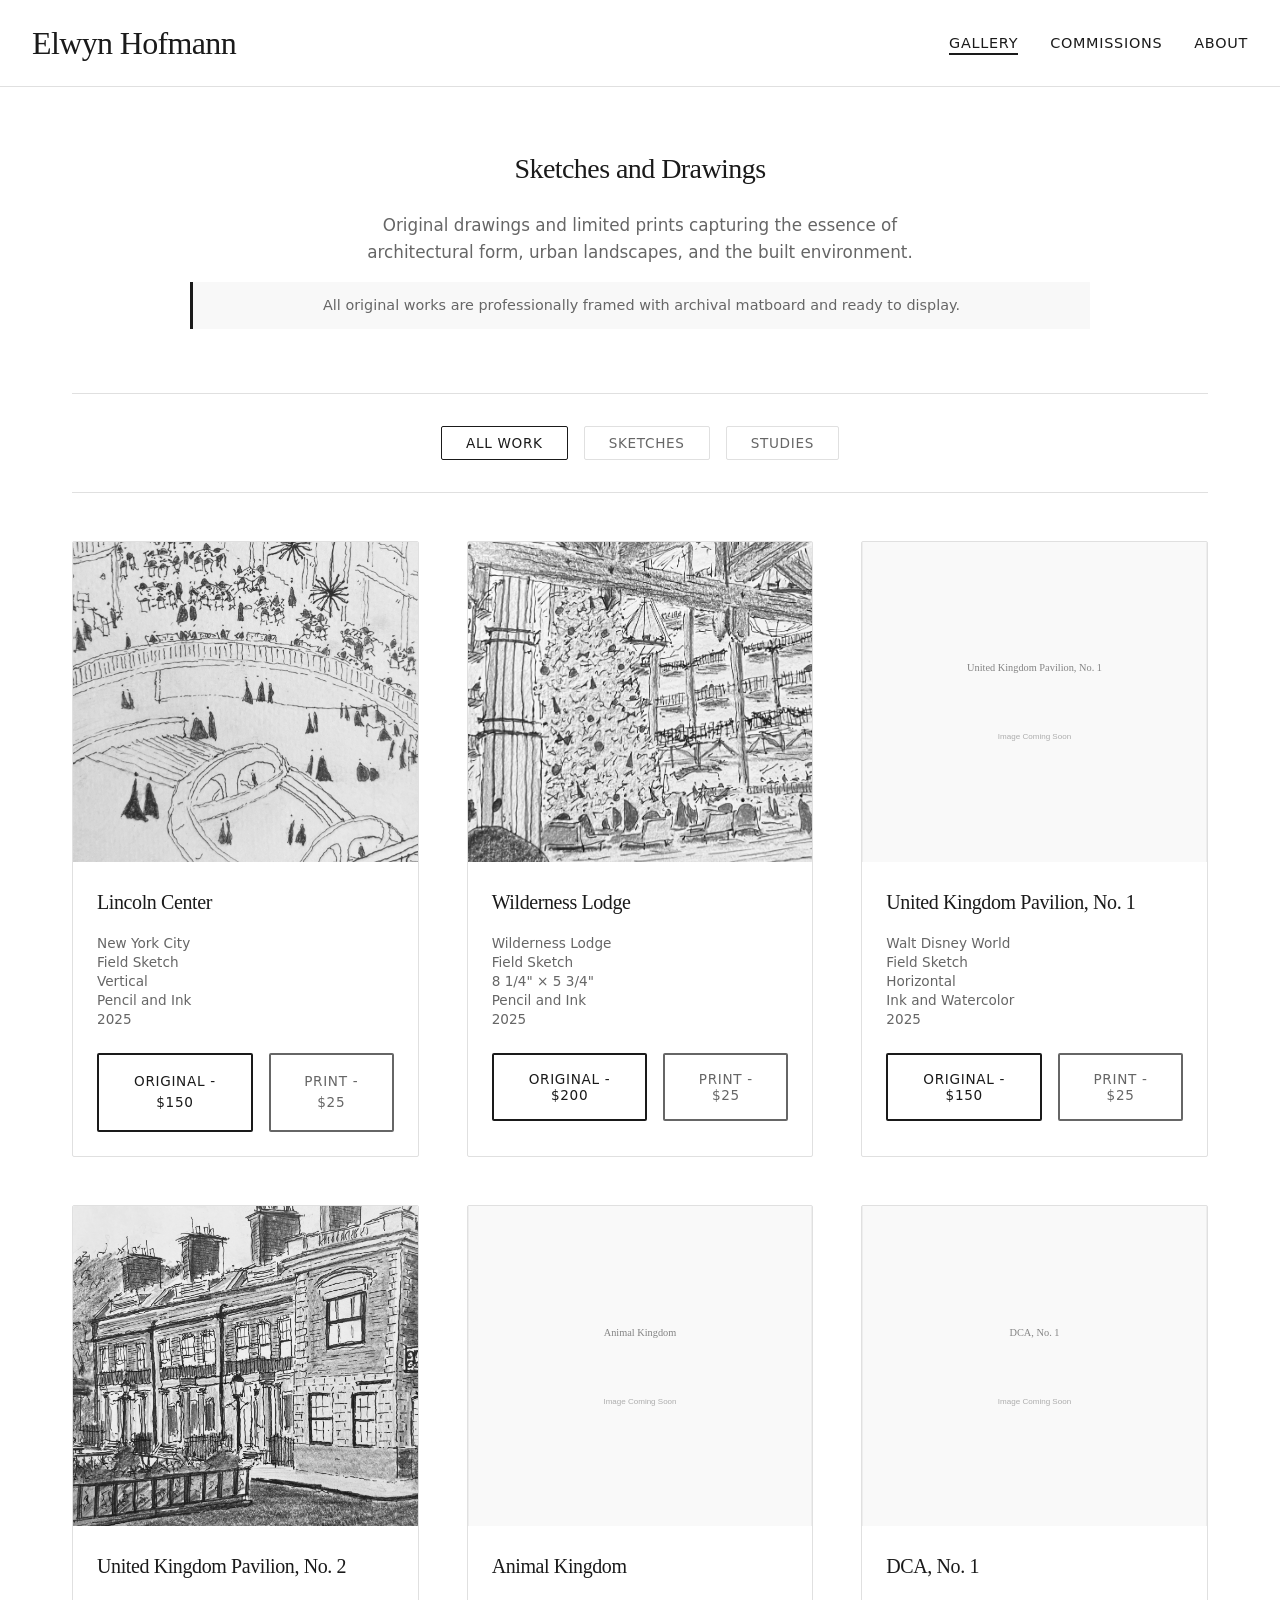
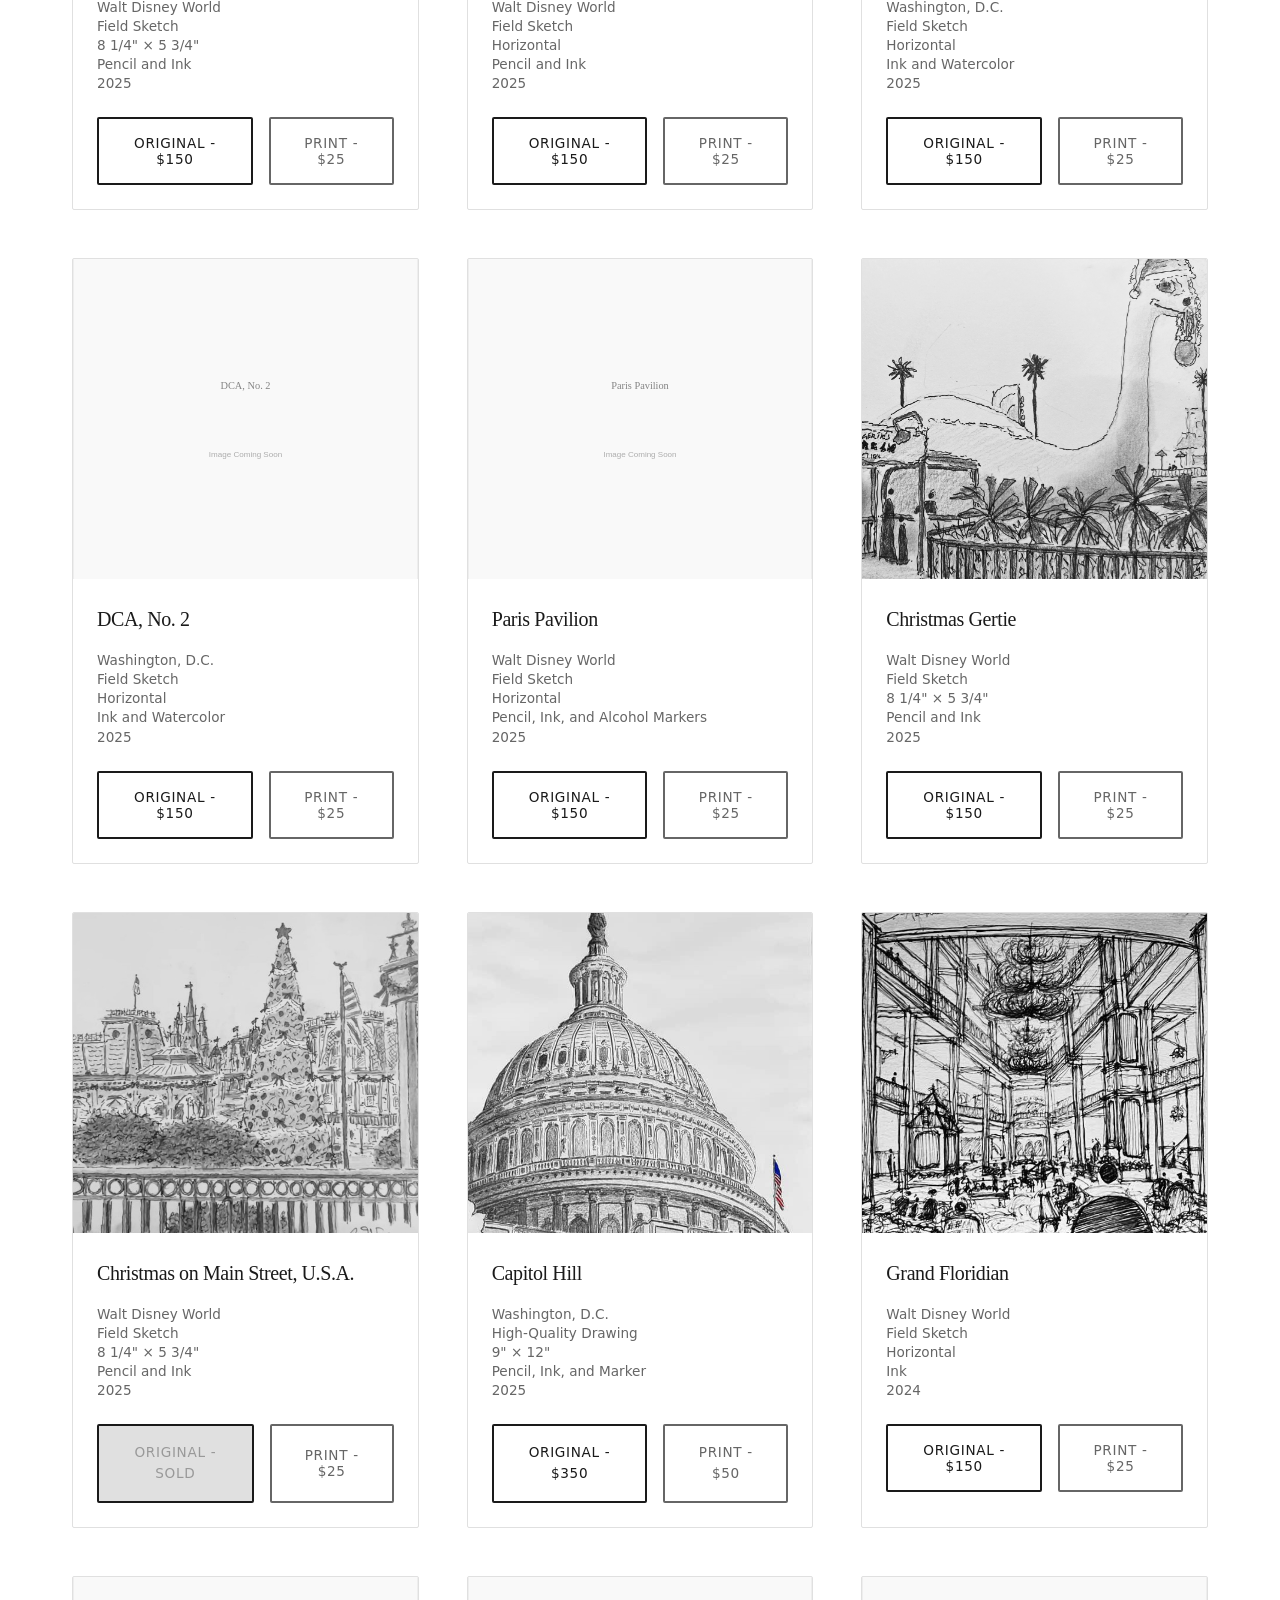
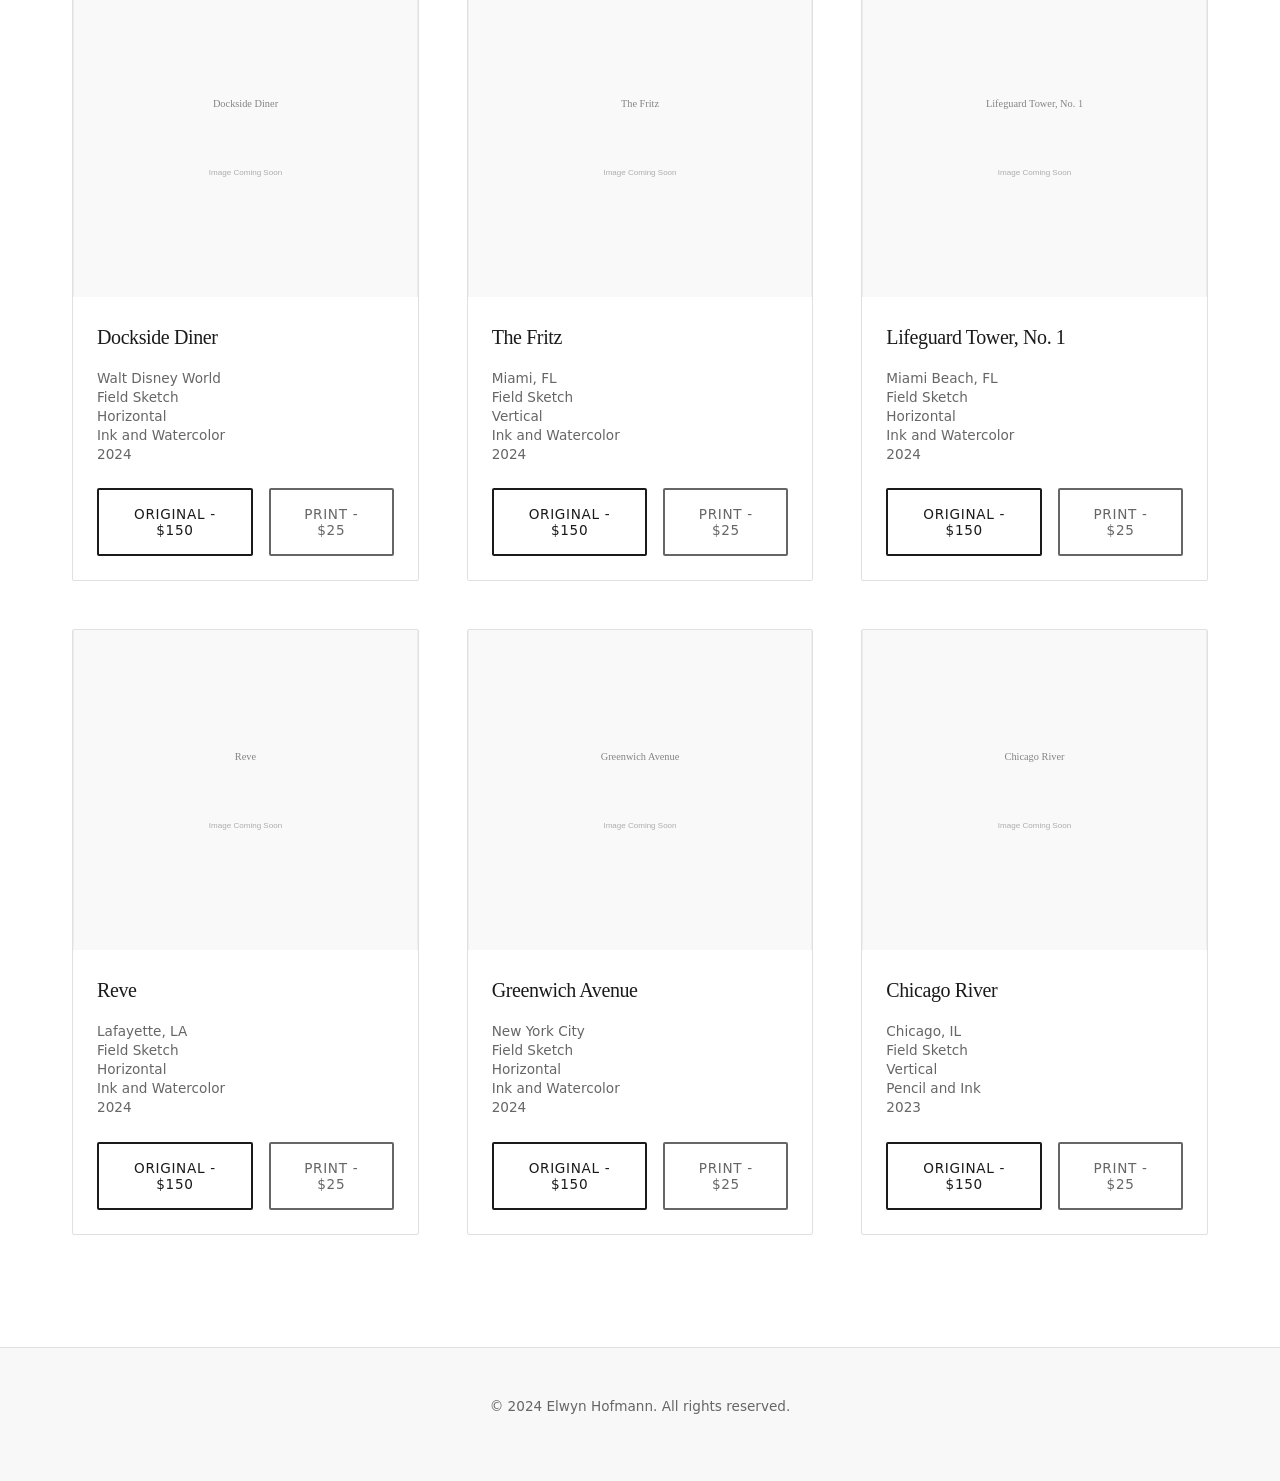
==== index.html @ 96803fd9 "Update index.html" ====
<!DOCTYPE html>
<html lang="en">
<head>
    <meta charset="UTF-8">
    <meta name="viewport" content="width=device-width, initial-scale=1.0">
    <title>Elwyn Hofmann - Architectural Art & Sketches</title>
    <meta name="description" content="Original architectural sketches and detailed drawings. Field sketches, commissioned work, and limited prints.">
    <link rel="stylesheet" href="css/style.css">
</head>
<body>
    <header>
        <nav>
            <div class="nav-container">
                <div class="logo">
                    <h1><a href="index.html">Elwyn Hofmann</a></h1>
                </div>
                <ul class="nav-menu">
                    <li><a href="index.html" class="active">Gallery</a></li>
                    <li><a href="commissions.html">Commissions</a></li>
                    <li><a href="about.html">About</a></li>
                </ul>
            </div>
        </nav>
    </header>

    <main>
        <section class="hero">
            <h2>Sketches and Drawings</h2>
            <p>Original drawings and limited prints capturing the essence of architectural form, urban landscapes, and the built environment.</p>
            <p style="margin-top: 1rem; padding: 0.75rem 1.5rem; background: #f8f8f8; border-left: 3px solid #1a1a1a; font-size: 0.9rem; max-width: 900px; margin-left: auto; margin-right: auto;">
                All original works are professionally framed with archival matboard and ready to display.
            </p>
        </section>

        <section class="gallery-filters">
            <div class="filter-controls">
                <button class="filter-btn active" data-filter="all">All Work</button>
                <button class="filter-btn" data-filter="sketches">Sketches</button>
                <button class="filter-btn" data-filter="studies">Studies</button>
            </div>
        </section>

        <section class="gallery">
            <div class="artwork-grid">
                <!-- 2025 ARTWORK -->
                
                <!-- Lincoln Center - UPDATED WITH TEST PAYMENT LINK -->
                <div class="artwork-item" data-category="sketches">
                    <div class="image-container">
                        <img src="images/artwork/thumbs/lincoln-center-thumb.jpg" 
                             alt="Lincoln Center architectural sketch from New York City" 
                             loading="lazy" 
                             data-title="Lincoln Center" 
                             data-info="New York City • Field Sketch • Vertical • Pencil and Ink • 2025"
                             data-full-image="images/artwork/full/lincoln-center-full.jpg">
                    </div>
                    <div class="artwork-details">
                        <div class="artwork-header">
                            <h3>Lincoln Center</h3>
                        </div>
                        <p class="artwork-info">New York City<br>Field Sketch<br>Vertical<br>Pencil and Ink<br>2025</p>
                        <div class="pricing">
                            <a href="https://buy.stripe.com/28EdR83Q19391OqaOWaAw00" class="btn-primary">
                                Original - $150
                            </a>
                            <a href="https://buy.stripe.com/9B64gy1HT4MTdx84qyaAw01" class="btn-secondary">
                                Print - $25
                            </a>
                        </div>
                    </div>
                </div>

                <!-- Wilderness Lodge -->
                <div class="artwork-item" data-category="sketches">
                    <div class="image-container">
                        <img src="images/artwork/thumbs/wilderness-lodge-thumb.jpg" 
                             alt="Wilderness Lodge sketch of lobby during Christmas" 
                             loading="lazy" 
                             data-title="Wilderness Lodge" 
                             data-info="Wilderness Lodge • Field Sketch • Horizontal • Pencil and Ink • 2025"
                             data-full-image="images/artwork/full/wilderness-lodge-full.jpg">
                    </div>
                    <div class="artwork-details">
                        <div class="artwork-header">
                            <h3>Wilderness Lodge</h3>
                        </div>
                        <p class="artwork-info">Wilderness Lodge<br>Field Sketch<br>8 1/4" × 5 3/4"<br>Pencil and Ink<br>2025</p>
                        <div class="pricing">
                            <button class="btn-primary" data-price-id="price_wilderness_lodge_original" data-amount="20000">
                                Original - $200
                            </button>
                            <button class="btn-secondary" data-price-id="price_wilderness_lodge_print" data-amount="2500">
                                Print - $25
                            </button>
                        </div>
                    </div>
                </div>
                
                <!-- United Kingdom Pavilion, No. 1 -->
                <div class="artwork-item" data-category="sketches">
                    <div class="image-container">
                        <img src="images/artwork/thumbs/uk-pavilion-1-thumb.jpg" 
                             alt="United Kingdom Pavilion sketch No. 1 from Walt Disney World" 
                             loading="lazy" 
                             data-title="United Kingdom Pavilion, No. 1" 
                             data-info="Walt Disney World • Field Sketch • Horizontal • Ink and Watercolor • 2025"
                             data-full-image="images/artwork/full/uk-pavilion-1-full.jpg">
                    </div>
                    <div class="artwork-details">
                        <div class="artwork-header">
                            <h3>United Kingdom Pavilion, No. 1</h3>
                        </div>
                        <p class="artwork-info">Walt Disney World<br>Field Sketch<br>Horizontal<br>Ink and Watercolor<br>2025</p>
                        <div class="pricing">
                            <button class="btn-primary" data-price-id="price_uk1_original" data-amount="15000">
                                Original - $150
                            </button>
                            <button class="btn-secondary" data-price-id="price_uk1_print" data-amount="2500">
                                Print - $25
                            </button>
                        </div>
                    </div>
                </div>

                <!-- United Kingdom Pavilion, No. 2 -->
                <div class="artwork-item" data-category="sketches">
                    <div class="image-container">
                        <img src="images/artwork/thumbs/uk-pavilion-2-thumb.jpg" 
                             alt="United Kingdom Pavilion sketch No. 2 from Walt Disney World" 
                             loading="lazy" 
                             data-title="United Kingdom Pavilion, No. 2" 
                             data-info="Walt Disney World • Field Sketch • Horizontal • Pencil and Ink • 2025"
                             data-full-image="images/artwork/full/uk-pavilion-2-full.jpg">
                    </div>
                    <div class="artwork-details">
                        <div class="artwork-header">
                            <h3>United Kingdom Pavilion, No. 2</h3>
                        </div>
                        <p class="artwork-info">Walt Disney World<br>Field Sketch<br>8 1/4" × 5 3/4"<br>Pencil and Ink<br>2025</p>
                        <div class="pricing">
                            <button class="btn-primary" data-price-id="price_uk2_original" data-amount="15000">
                                Original - $150
                            </button>
                            <button class="btn-secondary" data-price-id="price_uk2_print" data-amount="2500">
                                Print - $25
                            </button>
                        </div>
                    </div>
                </div>

                <!-- Animal Kingdom -->
                <div class="artwork-item" data-category="sketches">
                    <div class="image-container">
                        <img src="images/artwork/thumbs/animal-kingdom-thumb.jpg" 
                             alt="Animal Kingdom sketch from Walt Disney World" 
                             loading="lazy" 
                             data-title="Animal Kingdom" 
                             data-info="Walt Disney World • Field Sketch • Horizontal • Pencil and Ink • 2025"
                             data-full-image="images/artwork/full/animal-kingdom-full.jpg">
                    </div>
                    <div class="artwork-details">
                        <div class="artwork-header">
                            <h3>Animal Kingdom</h3>
                        </div>
                        <p class="artwork-info">Walt Disney World<br>Field Sketch<br>Horizontal<br>Pencil and Ink<br>2025</p>
                        <div class="pricing">
                            <button class="btn-primary" data-price-id="price_animal_kingdom_original" data-amount="15000">
                                Original - $150
                            </button>
                            <button class="btn-secondary" data-price-id="price_animal_kingdom_print" data-amount="2500">
                                Print - $25
                            </button>
                        </div>
                    </div>
                </div>

                <!-- DCA, No. 1 -->
                <div class="artwork-item" data-category="sketches">
                    <div class="image-container">
                        <img src="images/artwork/thumbs/dca-1-thumb.jpg" 
                             alt="DCA No. 1 sketch from Washington, D.C." 
                             loading="lazy" 
                             data-title="DCA, No. 1" 
                             data-info="Washington, D.C. • Field Sketch • Horizontal • Ink and Watercolor • 2025"
                             data-full-image="images/artwork/full/dca-1-full.jpg">
                    </div>
                    <div class="artwork-details">
                        <div class="artwork-header">
                            <h3>DCA, No. 1</h3>
                        </div>
                        <p class="artwork-info">Washington, D.C.<br>Field Sketch<br>Horizontal<br>Ink and Watercolor<br>2025</p>
                        <div class="pricing">
                            <button class="btn-primary" data-price-id="price_dca1_original" data-amount="15000">
                                Original - $150
                            </button>
                            <button class="btn-secondary" data-price-id="price_dca1_print" data-amount="2500">
                                Print - $25
                            </button>
                        </div>
                    </div>
                </div>

                <!-- DCA, No. 2 -->
                <div class="artwork-item" data-category="sketches">
                    <div class="image-container">
                        <img src="images/artwork/thumbs/dca-2-thumb.jpg" 
                             alt="DCA No. 2 sketch from Washington, D.C." 
                             loading="lazy" 
                             data-title="DCA, No. 2" 
                             data-info="Washington, D.C. • Field Sketch • Horizontal • Ink and Watercolor • 2025"
                             data-full-image="images/artwork/full/dca-2-full.jpg">
                    </div>
                    <div class="artwork-details">
                        <div class="artwork-header">
                            <h3>DCA, No. 2</h3>
                        </div>
                        <p class="artwork-info">Washington, D.C.<br>Field Sketch<br>Horizontal<br>Ink and Watercolor<br>2025</p>
                        <div class="pricing">
                            <button class="btn-primary" data-price-id="price_dca2_original" data-amount="15000">
                                Original - $150
                            </button>
                            <button class="btn-secondary" data-price-id="price_dca2_print" data-amount="2500">
                                Print - $25
                            </button>
                        </div>
                    </div>
                </div>

                <!-- Paris Pavilion -->
                <div class="artwork-item" data-category="sketches">
                    <div class="image-container">
                        <img src="images/artwork/thumbs/paris-pavilion-thumb.jpg" 
                             alt="Paris Pavilion sketch from Walt Disney World" 
                             loading="lazy" 
                             data-title="Paris Pavilion" 
                             data-info="Walt Disney World • Field Sketch • Horizontal • Pencil, Ink, and Alcohol Markers • 2025"
                             data-full-image="images/artwork/full/paris-pavilion-full.jpg">
                    </div>
                    <div class="artwork-details">
                        <div class="artwork-header">
                            <h3>Paris Pavilion</h3>
                        </div>
                        <p class="artwork-info">Walt Disney World<br>Field Sketch<br>Horizontal<br>Pencil, Ink, and Alcohol Markers<br>2025</p>
                        <div class="pricing">
                            <button class="btn-primary" data-price-id="price_paris_original" data-amount="15000">
                                Original - $150
                            </button>
                            <button class="btn-secondary" data-price-id="price_paris_print" data-amount="2500">
                                Print - $25
                            </button>
                        </div>
                    </div>
                </div>

                <!-- Christmas Gertie -->
                <div class="artwork-item" data-category="sketches">
                    <div class="image-container">
                        <img src="images/artwork/thumbs/christmas-gertie-thumb.jpg" 
                             alt="Christmas Gertie sketch from Walt Disney World" 
                             loading="lazy" 
                             data-title="Christmas Gertie" 
                             data-info="Walt Disney World • Field Sketch • Horizontal • Pencil and Ink • 2025"
                             data-full-image="images/artwork/full/christmas-gertie-full.jpg">
                    </div>
                    <div class="artwork-details">
                        <div class="artwork-header">
                            <h3>Christmas Gertie</h3>
                        </div>
                        <p class="artwork-info">Walt Disney World<br>Field Sketch<br>8 1/4" × 5 3/4"<br>Pencil and Ink<br>2025</p>
                        <div class="pricing">
                            <button class="btn-primary" data-price-id="price_christmas_gertie_original" data-amount="15000">
                                Original - $150
                            </button>
                            <button class="btn-secondary" data-price-id="price_christmas_gertie_print" data-amount="2500">
                                Print - $25
                            </button>
                        </div>
                    </div>
                </div>

                <!-- Christmas on Main Street, U.S.A. -->
                <div class="artwork-item" data-category="sketches">
                    <div class="image-container">
                        <img src="images/artwork/thumbs/christmas-main-street-thumb.jpg" 
                             alt="Christmas on Main Street, U.S.A. sketch from Walt Disney World" 
                             loading="lazy" 
                             data-title="Christmas on Main Street, U.S.A." 
                             data-info="Walt Disney World • Field Sketch • Horizontal • Pencil and Ink • 2025"
                             data-full-image="images/artwork/full/christmas-main-street-full.jpg">
                    </div>
                    <div class="artwork-details">
                        <div class="artwork-header">
                            <h3>Christmas on Main Street, U.S.A.</h3>
                        </div>
                        <p class="artwork-info">Walt Disney World<br>Field Sketch<br>8 1/4" × 5 3/4"<br>Pencil and Ink<br>2025</p>
                        <div class="pricing">
                            <div class="btn-primary" style="background: #e0e0e0; color: #999; cursor: not-allowed; pointer-events: none;">
                                Original - SOLD
                            </div>
                            <button class="btn-secondary" data-price-id="price_christmas_main_print" data-amount="2500">
                                Print - $25
                            </button>
                        </div>
                    </div>
                </div>

                <!-- Capitol Hill (High-Quality Drawing) -->
                <div class="artwork-item" data-category="studies">
                    <div class="image-container">
                        <img src="images/artwork/thumbs/capitol-hill-study-thumb.jpg" 
                             alt="Capitol Hill high-quality drawing from Washington, D.C." 
                             loading="lazy" 
                             data-title="Capitol Hill" 
                             data-info="Washington, D.C. • High-Quality Drawing • 9&quot; × 12&quot; • Pencil, Ink, and Marker • 2025"
                             data-full-image="images/artwork/full/capitol-hill-study-full.jpg">
                    </div>
                    <div class="artwork-details">
                        <div class="artwork-header">
                            <h3>Capitol Hill</h3>
                        </div>
                        <p class="artwork-info">Washington, D.C.<br>High-Quality Drawing<br>9" × 12"<br>Pencil, Ink, and Marker<br>2025</p>
                        <div class="pricing">
                            <a href="https://buy.stripe.com/6oU8wOeuF6V164G5uCaAw02" class="btn-primary">
                                Original - $350
                            </a>
                            <a href="https://buy.stripe.com/4gM00ibitfrx50CaOWaAw03" class="btn-secondary">
                                Print - $50
                            </a>
                        </div>
                    </div>
                </div>

                <!-- 2024 ARTWORK -->
                
                <!-- Grand Floridian -->
                <div class="artwork-item" data-category="sketches">
                    <div class="image-container">
                        <img src="images/artwork/thumbs/grand-floridian-thumb.jpg" 
                             alt="Grand Floridian sketch from Walt Disney World" 
                             loading="lazy" 
                             data-title="Grand Floridian" 
                             data-info="Walt Disney World • Field Sketch • Horizontal • Ink • 2024"
                             data-full-image="images/artwork/full/grand-floridian-full.jpg">
                    </div>
                    <div class="artwork-details">
                        <div class="artwork-header">
                            <h3>Grand Floridian</h3>
                        </div>
                        <p class="artwork-info">Walt Disney World<br>Field Sketch<br>Horizontal<br>Ink<br>2024</p>
                        <div class="pricing">
                            <button class="btn-primary" data-price-id="price_grand_floridian_original" data-amount="15000">
                                Original - $150
                            </button>
                            <button class="btn-secondary" data-price-id="price_grand_floridian_print" data-amount="2500">
                                Print - $25
                            </button>
                        </div>
                    </div>
                </div>

                <!-- Dockside Diner -->
                <div class="artwork-item" data-category="sketches">
                    <div class="image-container">
                        <img src="images/artwork/thumbs/dockside-diner-thumb.jpg" 
                             alt="Dockside Diner sketch from Walt Disney World" 
                             loading="lazy" 
                             data-title="Dockside Diner" 
                             data-info="Walt Disney World • Field Sketch • Horizontal • Ink and Watercolor • 2024"
                             data-full-image="images/artwork/full/dockside-diner-full.jpg">
                    </div>
                    <div class="artwork-details">
                        <div class="artwork-header">
                            <h3>Dockside Diner</h3>
                        </div>
                        <p class="artwork-info">Walt Disney World<br>Field Sketch<br>Horizontal<br>Ink and Watercolor<br>2024</p>
                        <div class="pricing">
                            <button class="btn-primary" data-price-id="price_dockside_original" data-amount="15000">
                                Original - $150
                            </button>
                            <button class="btn-secondary" data-price-id="price_dockside_print" data-amount="2500">
                                Print - $25
                            </button>
                        </div>
                    </div>
                </div>

                <!-- The Fritz -->
                <div class="artwork-item" data-category="sketches">
                    <div class="image-container">
                        <img src="images/artwork/thumbs/the-fritz-thumb.jpg" 
                             alt="The Fritz building sketch from Miami, Florida" 
                             loading="lazy" 
                             data-title="The Fritz" 
                             data-info="Miami, FL • Field Sketch • Vertical • Ink and Watercolor • 2024"
                             data-full-image="images/artwork/full/the-fritz-full.jpg">
                    </div>
                    <div class="artwork-details">
                        <div class="artwork-header">
                            <h3>The Fritz</h3>
                        </div>
                        <p class="artwork-info">Miami, FL<br>Field Sketch<br>Vertical<br>Ink and Watercolor<br>2024</p>
                        <div class="pricing">
                            <button class="btn-primary" data-price-id="price_fritz_original" data-amount="15000">
                                Original - $150
                            </button>
                            <button class="btn-secondary" data-price-id="price_fritz_print" data-amount="2500">
                                Print - $25
                            </button>
                        </div>
                    </div>
                </div>

                <!-- Lifeguard Tower, No. 1 -->
                <div class="artwork-item" data-category="sketches">
                    <div class="image-container">
                        <img src="images/artwork/thumbs/lifeguard-tower-1-thumb.jpg" 
                             alt="Lifeguard Tower No. 1 sketch from Miami Beach, Florida" 
                             loading="lazy" 
                             data-title="Lifeguard Tower, No. 1" 
                             data-info="Miami Beach, FL • Field Sketch • Horizontal • Ink and Watercolor • 2024"
                             data-full-image="images/artwork/full/lifeguard-tower-1-full.jpg">
                    </div>
                    <div class="artwork-details">
                        <div class="artwork-header">
                            <h3>Lifeguard Tower, No. 1</h3>
                        </div>
                        <p class="artwork-info">Miami Beach, FL<br>Field Sketch<br>Horizontal<br>Ink and Watercolor<br>2024</p>
                        <div class="pricing">
                            <button class="btn-primary" data-price-id="price_lifeguard_original" data-amount="15000">
                                Original - $150
                            </button>
                            <button class="btn-secondary" data-price-id="price_lifeguard_print" data-amount="2500">
                                Print - $25
                            </button>
                        </div>
                    </div>
                </div>

                <!-- Reve -->
                <div class="artwork-item" data-category="sketches">
                    <div class="image-container">
                        <img src="images/artwork/thumbs/reve-thumb.jpg" 
                             alt="Reve cafe sketch from Lafayette, Louisiana" 
                             loading="lazy" 
                             data-title="Reve" 
                             data-info="Lafayette, LA • Field Sketch • Horizontal • Ink and Watercolor • 2024"
                             data-full-image="images/artwork/full/reve-full.jpg">
                    </div>
                    <div class="artwork-details">
                        <div class="artwork-header">
                            <h3>Reve</h3>
                        </div>
                        <p class="artwork-info">Lafayette, LA<br>Field Sketch<br>Horizontal<br>Ink and Watercolor<br>2024</p>
                        <div class="pricing">
                            <button class="btn-primary" data-price-id="price_reve_original" data-amount="15000">
                                Original - $150
                            </button>
                            <button class="btn-secondary" data-price-id="price_reve_print" data-amount="2500">
                                Print - $25
                            </button>
                        </div>
                    </div>
                </div>

                <!-- Greenwich Avenue -->
                <div class="artwork-item" data-category="sketches">
                    <div class="image-container">
                        <img src="images/artwork/thumbs/greenwich-avenue-thumb.jpg" 
                             alt="Greenwich Avenue street scene sketch from New York City" 
                             loading="lazy" 
                             data-title="Greenwich Avenue" 
                             data-info="New York City • Field Sketch • Horizontal • Ink and Watercolor • 2024"
                             data-full-image="images/artwork/full/greenwich-avenue-full.jpg">
                    </div>
                    <div class="artwork-details">
                        <div class="artwork-header">
                            <h3>Greenwich Avenue</h3>
                        </div>
                        <p class="artwork-info">New York City<br>Field Sketch<br>Horizontal<br>Ink and Watercolor<br>2024</p>
                        <div class="pricing">
                            <button class="btn-primary" data-price-id="price_greenwich_original" data-amount="15000">
                                Original - $150
                            </button>
                            <button class="btn-secondary" data-price-id="price_greenwich_print" data-amount="2500">
                                Print - $25
                            </button>
                        </div>
                    </div>
                </div>

                <!-- 2023 ARTWORK -->
                
                <!-- Chicago River -->
                <div class="artwork-item" data-category="sketches">
                    <div class="image-container">
                        <img src="images/artwork/thumbs/chicago-river-thumb.jpg" 
                             alt="Chicago River architectural sketch from Illinois" 
                             loading="lazy" 
                             data-title="Chicago River" 
                             data-info="Chicago, IL • Field Sketch • Vertical • Pencil and Ink • 2023"
                             data-full-image="images/artwork/full/chicago-river-full.jpg">
                    </div>
                    <div class="artwork-details">
                        <div class="artwork-header">
                            <h3>Chicago River</h3>
                        </div>
                        <p class="artwork-info">Chicago, IL<br>Field Sketch<br>Vertical<br>Pencil and Ink<br>2023</p>
                        <div class="pricing">
                            <button class="btn-primary" data-price-id="price_chicago_original" data-amount="15000">
                                Original - $150
                            </button>
                            <button class="btn-secondary" data-price-id="price_chicago_print" data-amount="2500">
                                Print - $25
                            </button>
                        </div>
                    </div>
                </div>
            </div>
        </section>
    </main>

    <footer>
        <p>&copy; 2024 Elwyn Hofmann. All rights reserved.</p>
    </footer>

    <!-- Lightbox Modal -->
    <div id="lightbox" class="lightbox">
        <span class="lightbox-close">&times;</span>
        <img class="lightbox-content" id="lightbox-image">
        <div class="lightbox-info" id="lightbox-info"></div>
    </div>

    <script src="js/main.js"></script>
</body>
</html>
---- css/style.css ----
/* Reset and Base Styles */
* {
    margin: 0;
    padding: 0;
    box-sizing: border-box;
}

:root {
    --primary-black: #1a1a1a;
    --soft-black: #2a2a2a;
    --medium-gray: #666;
    --light-gray: #f8f8f8;
    --border-gray: #e0e0e0;
    --accent-hover: #333;
    
    --font-primary: -apple-system, BlinkMacSystemFont, 'Segoe UI', system-ui, sans-serif;
    --font-serif: Georgia, 'Times New Roman', serif;
    
    --spacing-xs: 0.5rem;
    --spacing-sm: 1rem;
    --spacing-md: 1.5rem;
    --spacing-lg: 2rem;
    --spacing-xl: 3rem;
    --spacing-xxl: 4rem;
    
    --border-radius: 2px;
    --transition: all 0.2s ease;
    --shadow: 0 4px 20px rgba(0,0,0,0.1);
    --shadow-hover: 0 8px 30px rgba(0,0,0,0.15);
}

body {
    font-family: var(--font-primary);
    line-height: 1.6;
    color: var(--primary-black);
    background: white;
}

/* Typography */
h1, h2, h3, h4 {
    font-family: var(--font-serif);
    font-weight: normal;
    letter-spacing: -0.02em;
}

h1 { font-size: 1.75rem; line-height: 1.2; }
h2 { font-size: 1.5rem; margin-bottom: var(--spacing-md); line-height: 1.3; }
h3 { font-size: 1.25rem; margin-bottom: var(--spacing-sm); }
h4 { font-size: 1.1rem; margin-bottom: var(--spacing-xs); }

p {
    margin-bottom: var(--spacing-sm);
}

.intro {
    font-size: 1.1rem;
    color: var(--medium-gray);
    font-weight: 400;
}

/* Navigation */
.nav-container {
    display: flex;
    justify-content: space-between;
    align-items: center;
    padding: var(--spacing-sm) var(--spacing-md);
    border-bottom: 1px solid var(--border-gray);
    background: white;
}

.logo a {
    text-decoration: none;
    color: var(--primary-black);
}

.nav-menu {
    display: flex;
    list-style: none;
    gap: var(--spacing-lg);
}

.nav-menu a {
    text-decoration: none;
    color: var(--primary-black);
    font-size: 0.9rem;
    text-transform: uppercase;
    letter-spacing: 0.05em;
    transition: var(--transition);
    border-bottom: 2px solid transparent;
    padding-bottom: 2px;
}

.nav-menu a:hover,
.nav-menu a.active {
    border-bottom-color: var(--primary-black);
}

/* Layout */
main {
    max-width: 1200px;
    margin: 0 auto;
    padding: 0 var(--spacing-md);
}

/* Hero Sections */
.hero, .page-hero {
    text-align: center;
    padding: var(--spacing-xxl) 0;
    border-bottom: 1px solid var(--border-gray);
}

.hero p, .page-hero p {
    color: var(--medium-gray);
    max-width: 600px;
    margin: var(--spacing-md) auto 0;
    font-size: 1.05rem;
}

/* Gallery Filters */
.gallery-filters {
    padding: var(--spacing-lg) 0;
    border-bottom: 1px solid var(--border-gray);
}

.filter-controls {
    display: flex;
    justify-content: center;
    gap: var(--spacing-sm);
    flex-wrap: wrap;
}

.filter-btn {
    padding: var(--spacing-xs) var(--spacing-md);
    border: 1px solid var(--border-gray);
    background: white;
    color: var(--medium-gray);
    font-size: 0.85rem;
    text-transform: uppercase;
    letter-spacing: 0.05em;
    cursor: pointer;
    transition: var(--transition);
    font-family: inherit;
    border-radius: var(--border-radius);
}

.filter-btn:hover,
.filter-btn.active {
    border-color: var(--primary-black);
    color: var(--primary-black);
}

/* Gallery */
.gallery {
    padding: var(--spacing-xl) 0;
}

.artwork-grid {
    display: grid;
    grid-template-columns: 1fr;
    gap: var(--spacing-xl);
}

.artwork-item {
    border: 1px solid var(--border-gray);
    border-radius: var(--border-radius);
    overflow: hidden;
    transition: var(--transition), opacity 0.3s ease, transform 0.3s ease;
    background: white;
    opacity: 1;
    transform: scale(1);
}

.artwork-item:hover {
    box-shadow: var(--shadow-hover);
    transform: translateY(-2px);
}

.artwork-item.hidden {
    display: none;
}

/* Consistent image size for all artwork */
.artwork-item img {
    width: 100%;
    height: 300px; /* Consistent height for all cards */
    object-fit: cover;
    display: block;
    cursor: pointer;
    transition: var(--transition);
    position: relative;
}

.artwork-item .image-container {
    position: relative;
    overflow: hidden;
}

.artwork-item .image-container:hover img {
    transform: scale(1.05);
}

.artwork-item .image-container::after {
    content: "🔍";
    position: absolute;
    top: 50%;
    left: 50%;
    transform: translate(-50%, -50%);
    background: rgba(0, 0, 0, 0.7);
    color: white;
    width: 40px;
    height: 40px;
    border-radius: 50%;
    display: flex;
    align-items: center;
    justify-content: center;
    font-size: 16px;
    opacity: 0;
    transition: opacity 0.3s ease;
    pointer-events: none;
}

.artwork-item .image-container:hover::after {
    opacity: 1;
}

.artwork-details {
    padding: var(--spacing-md);
}

.artwork-header {
    display: flex;
    justify-content: space-between;
    align-items: flex-start;
    margin-bottom: var(--spacing-sm);
}

.artwork-header h3 {
    margin: 0;
    flex: 1;
}

.artwork-info {
    color: var(--medium-gray);
    font-size: 0.85rem;
    line-height: 1.4;
    margin-bottom: var(--spacing-md);
}

/* Lightbox Modal */
.lightbox {
    display: none;
    position: fixed;
    z-index: 1000;
    left: 0;
    top: 0;
    width: 100%;
    height: 100%;
    background-color: rgba(0, 0, 0, 0.9);
    cursor: pointer;
}

.lightbox-content {
    position: relative;
    margin: auto;
    display: block;
    width: 90%;
    max-width: 900px;
    max-height: 90%;
    object-fit: contain;
    top: 50%;
    transform: translateY(-50%);
}

.lightbox-close {
    position: absolute;
    top: 20px;
    right: 35px;
    color: white;
    font-size: 40px;
    font-weight: bold;
    cursor: pointer;
    z-index: 1001;
}

.lightbox-close:hover {
    color: #ccc;
}

.lightbox-info {
    position: absolute;
    bottom: 20px;
    left: 20px;
    color: white;
    background: rgba(0, 0, 0, 0.7);
    padding: var(--spacing-sm) var(--spacing-md);
    border-radius: var(--border-radius);
    font-size: 0.9rem;
}

/* Mobile lightbox adjustments */
@media (max-width: 768px) {
    .lightbox-content {
        width: 95%;
        max-height: 80%;
    }
    
    .lightbox-close {
        top: 10px;
        right: 20px;
        font-size: 30px;
    }
    
    .lightbox-info {
        bottom: 10px;
        left: 10px;
        right: 10px;
        font-size: 0.8rem;
    }
}

.pricing {
    display: flex;
    gap: var(--spacing-sm);
    margin-top: var(--spacing-md);
}

/* About Page */
.about-hero {
    padding: var(--spacing-xxl) 0;
}

.about-content {
    display: grid;
    gap: var(--spacing-xl);
    align-items: start;
}

.about-image img {
    width: 100%;
    height: 400px;
    object-fit: cover;
    border-radius: var(--border-radius);
}

.social-links {
    margin-top: var(--spacing-lg);
    display: flex;
    gap: var(--spacing-md);
}

.social-links a {
    color: var(--primary-black);
    text-decoration: none;
    font-size: 0.9rem;
    text-transform: uppercase;
    letter-spacing: 0.05em;
    border-bottom: 1px solid var(--border-gray);
    transition: var(--transition);
}

.social-links a:hover {
    border-bottom-color: var(--primary-black);
}

/* Process Section */
.process-section {
    padding: var(--spacing-xxl) 0;
    background: var(--light-gray);
    margin-top: var(--spacing-xxl);
}

.process-container {
    max-width: 1000px;
    margin: 0 auto;
    padding: 0 var(--spacing-md);
    text-align: center;
}

.process-grid {
    display: grid;
    gap: var(--spacing-lg);
    margin-top: var(--spacing-xl);
}

.process-item h4 {
    color: var(--primary-black);
    margin-bottom: var(--spacing-sm);
}

/* Services Section */
.services-section {
    padding: var(--spacing-xxl) 0;
}

.services-grid {
    display: grid;
    gap: var(--spacing-xl);
    margin-top: var(--spacing-xl);
}

.service-card {
    border: 1px solid var(--border-gray);
    border-radius: var(--border-radius);
    padding: var(--spacing-lg);
    transition: var(--transition);
}

.service-card:hover {
    box-shadow: var(--shadow);
}

.service-description {
    color: var(--medium-gray);
    margin-bottom: var(--spacing-md);
}

.service-features {
    list-style: none;
    margin: var(--spacing-md) 0;
}

.service-features li {
    padding: var(--spacing-xs) 0;
    color: var(--medium-gray);
    font-size: 0.9rem;
}

.service-features li::before {
    content: "•";
    color: var(--primary-black);
    margin-right: var(--spacing-xs);
}

.price-range {
    font-size: 1.1rem;
    font-weight: 600;
    color: var(--primary-black);
    margin-top: var(--spacing-md);
}

/* NEW: Pricing Section */
.pricing-container {
    text-align: center;
}

.pricing-intro {
    color: var(--medium-gray);
    max-width: 600px;
    margin: var(--spacing-md) auto var(--spacing-xl);
    font-size: 1.05rem;
}

.pricing-grid {
    display: grid;
    gap: var(--spacing-lg);
    margin-top: var(--spacing-xl);
}

.pricing-card {
    border: 1px solid var(--border-gray);
    border-radius: var(--border-radius);
    padding: var(--spacing-lg);
    transition: var(--transition);
    text-align: center;
    position: relative;
    background: white;
}

.pricing-card:hover {
    box-shadow: var(--shadow);
    transform: translateY(-2px);
}

.pricing-card.featured {
    border-color: var(--primary-black);
    border-width: 2px;
}

.pricing-card h4 {
    font-size: 1.5rem;
    margin-bottom: var(--spacing-sm);
    color: var(--primary-black);
}

.size-description {
    color: var(--medium-gray);
    margin-bottom: var(--spacing-md);
    font-size: 0.9rem;
    line-height: 1.5;
}

.price {
    font-size: 2rem;
    font-weight: 600;
    color: var(--primary-black);
    margin-bottom: var(--spacing-xs);
    font-family: var(--font-serif);
}

.includes {
    color: var(--medium-gray);
    font-size: 0.85rem;
    margin: 0;
}

.popular-badge {
    position: absolute;
    top: -10px;
    right: var(--spacing-md);
    background: var(--primary-black);
    color: white;
    padding: var(--spacing-xs) var(--spacing-sm);
    border-radius: var(--border-radius);
    font-size: 0.75rem;
    text-transform: uppercase;
    letter-spacing: 0.05em;
    font-weight: 600;
}

.custom-size-note {
    margin-top: var(--spacing-xl);
    padding: var(--spacing-lg);
    background: var(--light-gray);
    border-radius: var(--border-radius);
    border: 1px solid var(--border-gray);
}

.custom-size-note p {
    margin: 0;
    color: var(--medium-gray);
    text-align: center;
}

/* Timeline */
.process-timeline {
    padding: var(--spacing-xxl) 0;
    background: var(--light-gray);
}

.process-timeline h3 {
    text-align: center;
    margin-bottom: var(--spacing-xl);
}

.timeline {
    max-width: 800px;
    margin: 0 auto;
}

.timeline-item {
    display: grid;
    grid-template-columns: auto 1fr;
    gap: var(--spacing-md);
    margin-bottom: var(--spacing-lg);
}

.timeline-number {
    width: 40px;
    height: 40px;
    background: var(--primary-black);
    color: white;
    border-radius: 50%;
    display: flex;
    align-items: center;
    justify-content: center;
    font-weight: 600;
    flex-shrink: 0;
}

.timeline-content h4 {
    margin-bottom: var(--spacing-xs);
}

.timeline-content p {
    color: var(--medium-gray);
    margin: 0;
}

/* Forms */
.commission-form-section {
    padding: var(--spacing-xxl) 0;
}

.form-container {
    max-width: 600px;
    margin: 0 auto;
}

.commission-form {
    margin-top: var(--spacing-xl);
}

.form-row {
    display: grid;
    gap: var(--spacing-md);
}

.form-group {
    margin-bottom: var(--spacing-md);
}

.form-group label {
    display: block;
    margin-bottom: var(--spacing-xs);
    font-weight: 500;
    color: var(--primary-black);
    font-size: 0.9rem;
    text-transform: uppercase;
    letter-spacing: 0.05em;
}

.form-group input,
.form-group select,
.form-group textarea {
    width: 100%;
    padding: var(--spacing-sm);
    border: 1px solid var(--border-gray);
    border-radius: var(--border-radius);
    font-family: inherit;
    font-size: 1rem;
    transition: var(--transition);
}

.form-group input:focus,
.form-group select:focus,
.form-group textarea:focus {
    outline: none;
    border-color: var(--primary-black);
}

.form-group textarea {
    resize: vertical;
    min-height: 120px;
}

/* NEW: File Input Styles */
.file-input {
    padding: var(--spacing-sm) !important;
    border: 2px dashed var(--border-gray) !important;
    background: var(--light-gray);
    cursor: pointer;
    transition: var(--transition);
}

.file-input:hover,
.file-input:focus {
    border-color: var(--primary-black) !important;
    background: white;
}

.form-help {
    color: var(--medium-gray);
    font-size: 0.85rem;
    margin-top: var(--spacing-xs);
    margin-bottom: 0;
}

.success-message {
    background: var(--light-gray);
    padding: var(--spacing-lg);
    border-radius: var(--border-radius);
    border: 1px solid var(--border-gray);
    text-align: center;
}

.success-message h3 {
    color: var(--primary-black);
    margin-bottom: var(--spacing-sm);
}

/* Buttons */
.btn-primary, .btn-secondary {
    padding: var(--spacing-sm) var(--spacing-md);
    border: 2px solid var(--primary-black);
    background: white;
    color: var(--primary-black);
    font-size: 0.85rem;
    text-transform: uppercase;
    letter-spacing: 0.05em;
    cursor: pointer;
    transition: var(--transition);
    font-family: inherit;
    border-radius: var(--border-radius);
    text-decoration: none;
    display: inline-block;
    text-align: center;
}

.btn-primary:hover {
    background: var(--primary-black);
    color: white;
}

.btn-secondary {
    border-color: var(--medium-gray);
    color: var(--medium-gray);
}

.btn-secondary:hover {
    background: var(--medium-gray);
    color: white;
}

.btn-large {
    padding: var(--spacing-md) var(--spacing-lg);
    font-size: 0.9rem;
    width: 100%;
    margin-top: var(--spacing-md);
}

/* Footer */
footer {
    border-top: 1px solid var(--border-gray);
    padding: var(--spacing-xl) var(--spacing-md);
    text-align: center;
    color: var(--medium-gray);
    font-size: 0.85rem;
    background: var(--light-gray);
    margin-top: var(--spacing-xxl);
}

/* Mobile Navigation */
@media (max-width: 767px) {
    .nav-menu {
        gap: var(--spacing-md);
    }
    
    .nav-menu a {
        font-size: 0.8rem;
    }
    
    h1 { font-size: 1.5rem; }
    h2 { font-size: 1.25rem; }
}

/* Tablet and Desktop */
@media (min-width: 768px) {
    .nav-container {
        padding: var(--spacing-md) var(--spacing-lg);
    }
    
    main {
        padding: 0 var(--spacing-lg);
    }
    
    .artwork-grid {
        grid-template-columns: repeat(2, 1fr);
    }
    
    .artwork-item img {
        height: 350px; /* Slightly larger on tablet */
    }
    
    .about-content {
        grid-template-columns: 300px 1fr;
        gap: var(--spacing-xxl);
    }
    
    .about-image img {
        height: 450px; /* 3:4 ratio for profile photo */
    }
    
    .services-grid {
        grid-template-columns: repeat(2, 1fr);
    }
    
    .pricing-grid {
        grid-template-columns: repeat(2, 1fr);
    }
    
    .process-grid {
        grid-template-columns: repeat(3, 1fr);
    }
    
    .form-row {
        grid-template-columns: 1fr 1fr;
    }
    
    h1 { font-size: 2rem; }
    h2 { font-size: 1.75rem; }
}

@media (min-width: 1024px) {
    .artwork-grid {
        grid-template-columns: repeat(3, 1fr);
    }
    
    .services-grid {
        grid-template-columns: repeat(3, 1fr);
    }
    
    .pricing-grid {
        grid-template-columns: repeat(4, 1fr);
    }
    
    .artwork-item img {
        height: 320px; /* Consistent across desktop */
    }
    
    .about-image img {
        height: 400px; /* 3:4 ratio for profile photo */
    }
}
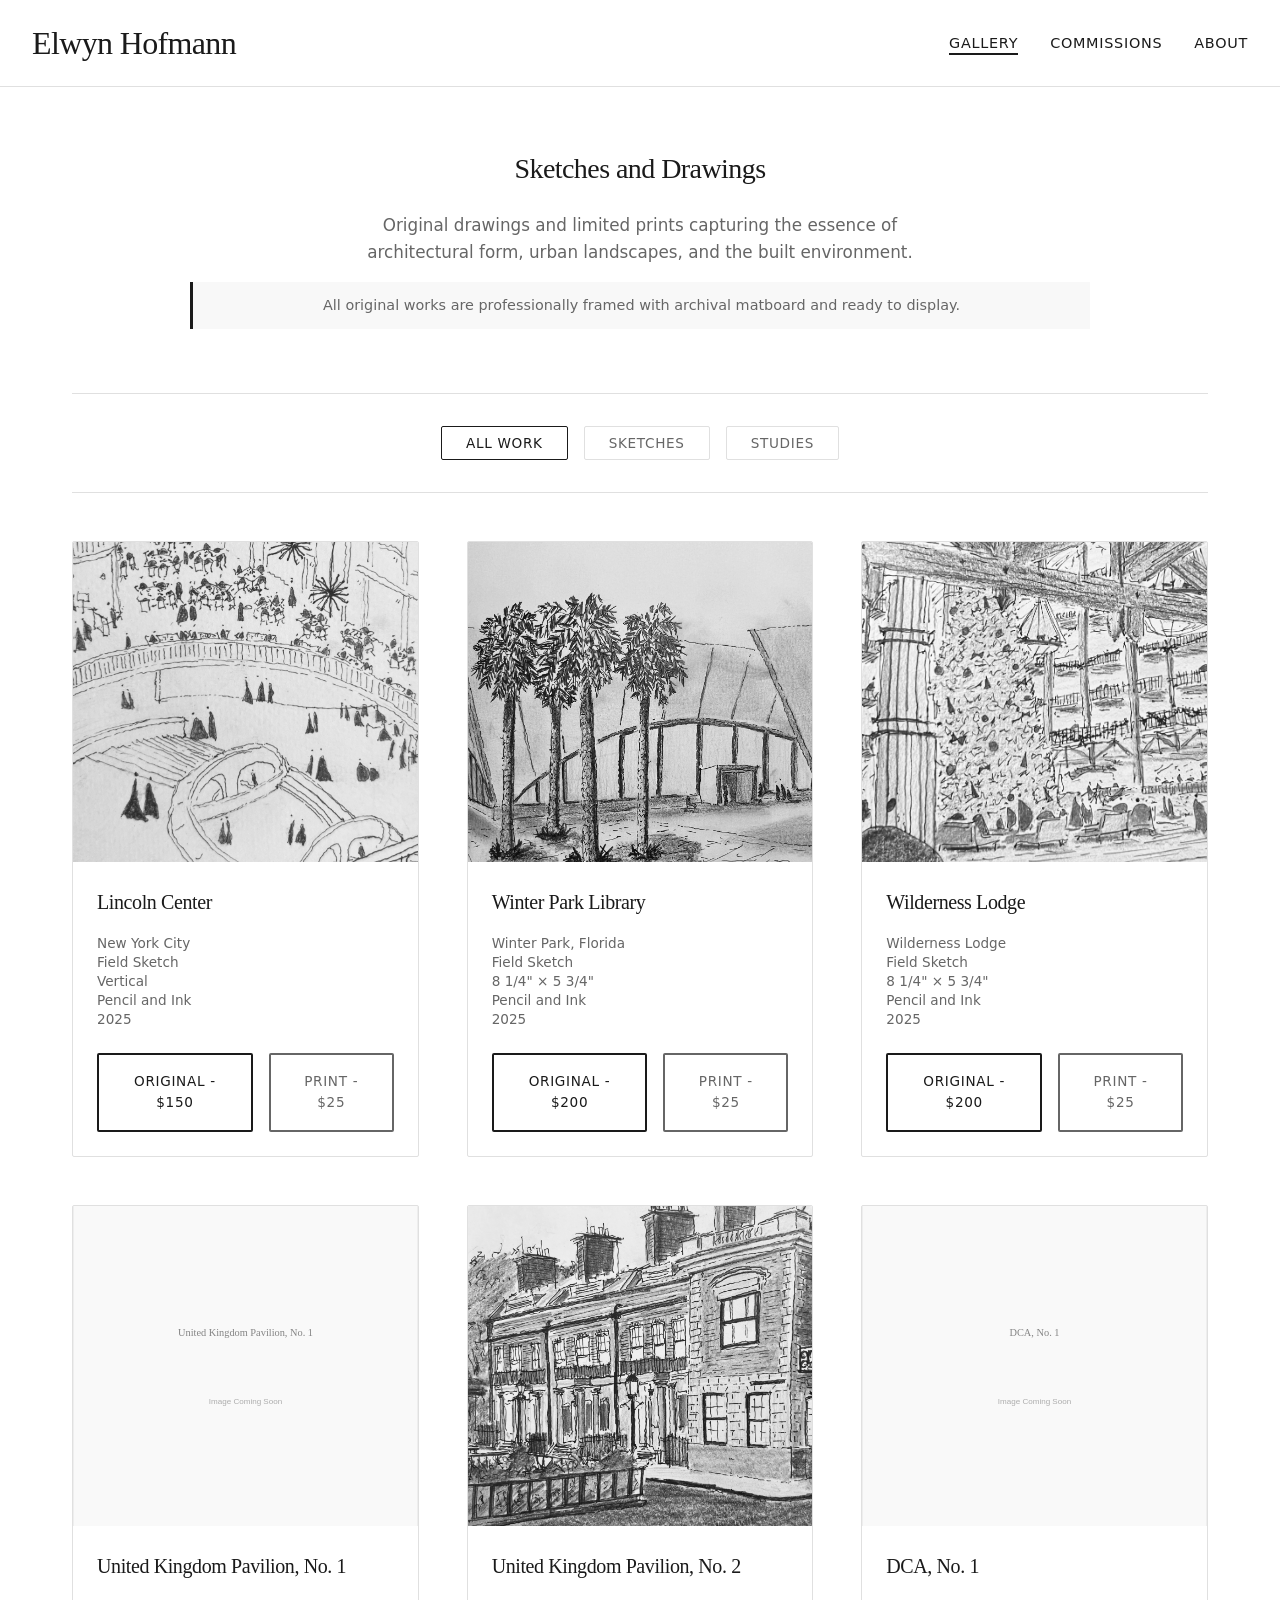
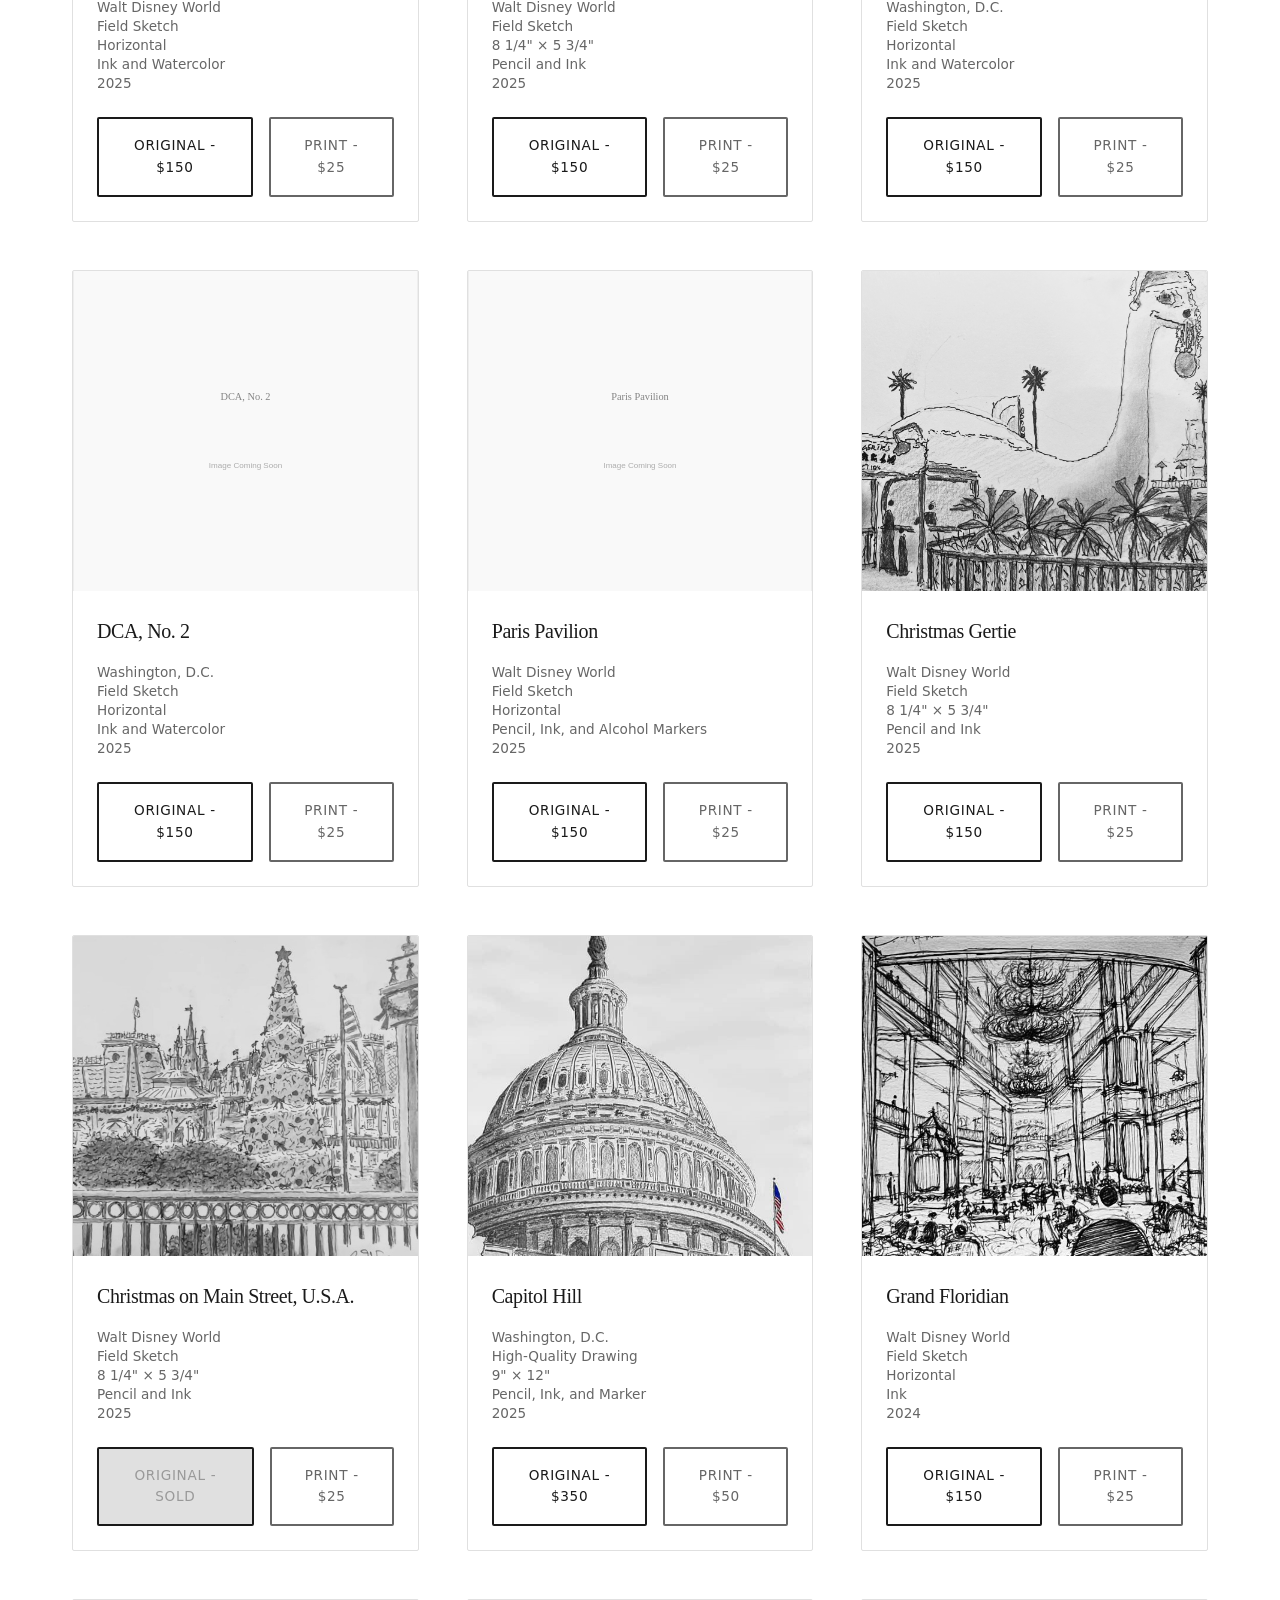
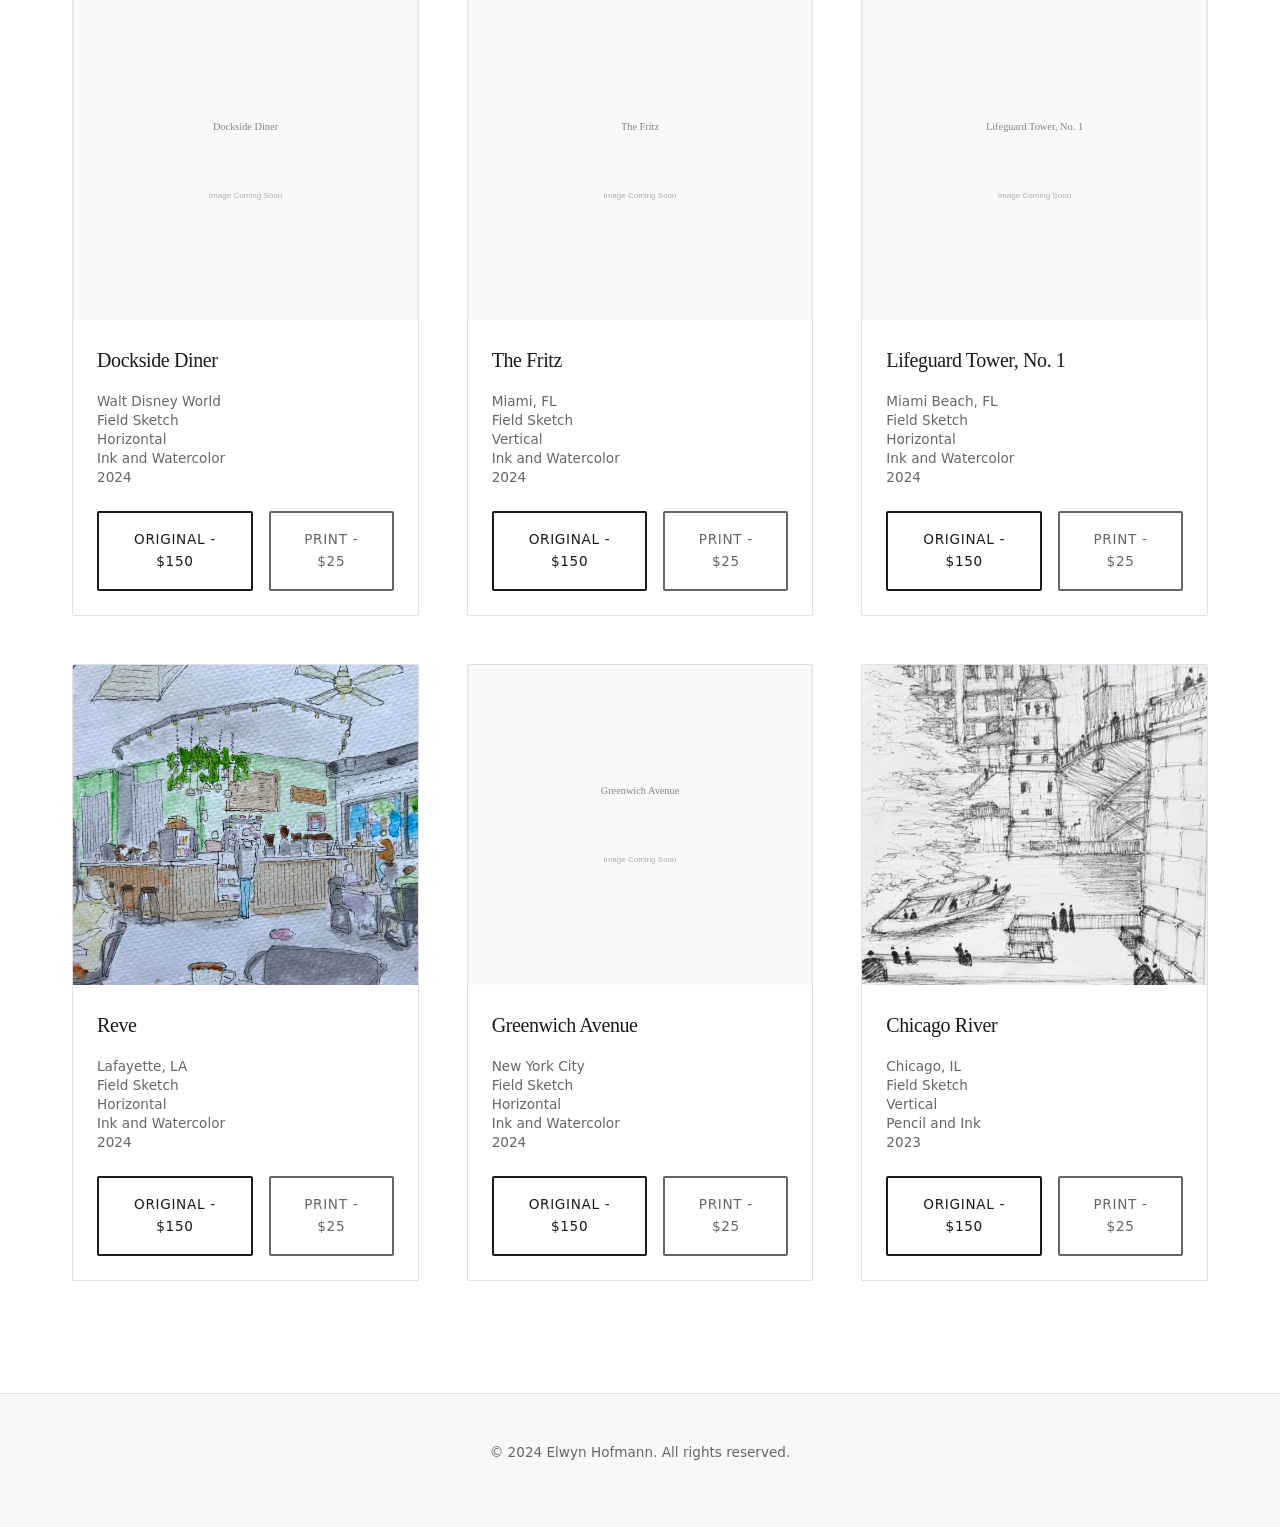
==== commit 6e119a35: "Update index.html" ====
--- a/index.html
+++ b/index.html
@@ -44,7 +44,7 @@
             <div class="artwork-grid">
                 <!-- 2025 ARTWORK -->
                 
-                <!-- Lincoln Center - UPDATED WITH TEST PAYMENT LINK -->
+                <!-- Lincoln Center - ALREADY HAS PAYMENT LINKS -->
                 <div class="artwork-item" data-category="sketches">
                     <div class="image-container">
                         <img src="images/artwork/thumbs/lincoln-center-thumb.jpg" 
@@ -70,6 +70,32 @@
                     </div>
                 </div>
 
+                <!-- Winter Park Library - NEW ADDITION -->
+                <div class="artwork-item" data-category="sketches">
+                    <div class="image-container">
+                        <img src="images/artwork/thumbs/winter-park-library-thumb.jpg" 
+                             alt="Winter Park Library sketch from Winter Park, Florida" 
+                             loading="lazy" 
+                             data-title="Winter Park Library" 
+                             data-info="Winter Park, Florida • Field Sketch • Horizontal • Pencil and Ink • 2025"
+                             data-full-image="images/artwork/full/winter-park-library-full.jpg">
+                    </div>
+                    <div class="artwork-details">
+                        <div class="artwork-header">
+                            <h3>Winter Park Library</h3>
+                        </div>
+                        <p class="artwork-info">Winter Park, Florida<br>Field Sketch<br>8 1/4" × 5 3/4"<br>Pencil and Ink<br>2025</p>
+                        <div class="pricing">
+                            <a href="https://buy.stripe.com/aFacN40DP0wD1Oq3muaAw0n" class="btn-primary">
+                                Original - $200
+                            </a>
+                            <a href="https://buy.stripe.com/8x24gy72d3IPeBc0aiaAw0o" class="btn-secondary">
+                                Print - $25
+                            </a>
+                        </div>
+                    </div>
+                </div>
+
                 <!-- Wilderness Lodge -->
                 <div class="artwork-item" data-category="sketches">
                     <div class="image-container">
@@ -86,12 +112,12 @@
                         </div>
                         <p class="artwork-info">Wilderness Lodge<br>Field Sketch<br>8 1/4" × 5 3/4"<br>Pencil and Ink<br>2025</p>
                         <div class="pricing">
-                            <button class="btn-primary" data-price-id="price_wilderness_lodge_original" data-amount="20000">
+                            <a href="https://buy.stripe.com/4gMbJ0cmxfrx1Oq0aiaAw05" class="btn-primary">
                                 Original - $200
-                            </button>
-                            <button class="btn-secondary" data-price-id="price_wilderness_lodge_print" data-amount="2500">
-                                Print - $25
-                            </button>
+                            </a>
+                            <a href="https://buy.stripe.com/dRm9AScmx2ELeBc3muaAw04" class="btn-secondary">
+                                Print - $25
+                            </a>
                         </div>
                     </div>
                 </div>
@@ -112,12 +138,12 @@
                         </div>
                         <p class="artwork-info">Walt Disney World<br>Field Sketch<br>Horizontal<br>Ink and Watercolor<br>2025</p>
                         <div class="pricing">
-                            <button class="btn-primary" data-price-id="price_uk1_original" data-amount="15000">
-                                Original - $150
-                            </button>
-                            <button class="btn-secondary" data-price-id="price_uk1_print" data-amount="2500">
-                                Print - $25
-                            </button>
+                            <a href="https://buy.stripe.com/9B6aEW0DP1AHct43muaAw06" class="btn-primary">
+                                Original - $150
+                            </a>
+                            <a href="https://buy.stripe.com/28EaEWbit2EL2Su2iqaAw07" class="btn-secondary">
+                                Print - $25
+                            </a>
                         </div>
                     </div>
                 </div>
@@ -138,38 +164,12 @@
                         </div>
                         <p class="artwork-info">Walt Disney World<br>Field Sketch<br>8 1/4" × 5 3/4"<br>Pencil and Ink<br>2025</p>
                         <div class="pricing">
-                            <button class="btn-primary" data-price-id="price_uk2_original" data-amount="15000">
-                                Original - $150
-                            </button>
-                            <button class="btn-secondary" data-price-id="price_uk2_print" data-amount="2500">
-                                Print - $25
-                            </button>
-                        </div>
-                    </div>
-                </div>
-
-                <!-- Animal Kingdom -->
-                <div class="artwork-item" data-category="sketches">
-                    <div class="image-container">
-                        <img src="images/artwork/thumbs/animal-kingdom-thumb.jpg" 
-                             alt="Animal Kingdom sketch from Walt Disney World" 
-                             loading="lazy" 
-                             data-title="Animal Kingdom" 
-                             data-info="Walt Disney World • Field Sketch • Horizontal • Pencil and Ink • 2025"
-                             data-full-image="images/artwork/full/animal-kingdom-full.jpg">
-                    </div>
-                    <div class="artwork-details">
-                        <div class="artwork-header">
-                            <h3>Animal Kingdom</h3>
-                        </div>
-                        <p class="artwork-info">Walt Disney World<br>Field Sketch<br>Horizontal<br>Pencil and Ink<br>2025</p>
-                        <div class="pricing">
-                            <button class="btn-primary" data-price-id="price_animal_kingdom_original" data-amount="15000">
-                                Original - $150
-                            </button>
-                            <button class="btn-secondary" data-price-id="price_animal_kingdom_print" data-amount="2500">
-                                Print - $25
-                            </button>
+                            <a href="https://buy.stripe.com/5kQ9AS2LX0wDfFgg9gaAw09" class="btn-primary">
+                                Original - $150
+                            </a>
+                            <a href="https://buy.stripe.com/aFa8wO5Y93IPeBcf5caAw08" class="btn-secondary">
+                                Print - $25
+                            </a>
                         </div>
                     </div>
                 </div>
@@ -190,12 +190,12 @@
                         </div>
                         <p class="artwork-info">Washington, D.C.<br>Field Sketch<br>Horizontal<br>Ink and Watercolor<br>2025</p>
                         <div class="pricing">
-                            <button class="btn-primary" data-price-id="price_dca1_original" data-amount="15000">
-                                Original - $150
-                            </button>
-                            <button class="btn-secondary" data-price-id="price_dca1_print" data-amount="2500">
-                                Print - $25
-                            </button>
+                            <a href="https://buy.stripe.com/8x2eVc5Y91AH64G9KSaAw0b" class="btn-primary">
+                                Original - $150
+                            </a>
+                            <a href="https://buy.stripe.com/cNi00igCN2EL78KcX4aAw0a" class="btn-secondary">
+                                Print - $25
+                            </a>
                         </div>
                     </div>
                 </div>
@@ -216,12 +216,12 @@
                         </div>
                         <p class="artwork-info">Washington, D.C.<br>Field Sketch<br>Horizontal<br>Ink and Watercolor<br>2025</p>
                         <div class="pricing">
-                            <button class="btn-primary" data-price-id="price_dca2_original" data-amount="15000">
-                                Original - $150
-                            </button>
-                            <button class="btn-secondary" data-price-id="price_dca2_print" data-amount="2500">
-                                Print - $25
-                            </button>
+                            <a href="https://buy.stripe.com/8x23cu2LX1AHdx8bT0aAw0d" class="btn-primary">
+                                Original - $150
+                            </a>
+                            <a href="https://buy.stripe.com/7sYcN4euFbbh50C4qyaAw0c" class="btn-secondary">
+                                Print - $25
+                            </a>
                         </div>
                     </div>
                 </div>
@@ -242,12 +242,12 @@
                         </div>
                         <p class="artwork-info">Walt Disney World<br>Field Sketch<br>Horizontal<br>Pencil, Ink, and Alcohol Markers<br>2025</p>
                         <div class="pricing">
-                            <button class="btn-primary" data-price-id="price_paris_original" data-amount="15000">
-                                Original - $150
-                            </button>
-                            <button class="btn-secondary" data-price-id="price_paris_print" data-amount="2500">
-                                Print - $25
-                            </button>
+                            <a href="https://buy.stripe.com/14A4gy72da7d0Kmg9gaAw0f" class="btn-primary">
+                                Original - $150
+                            </a>
+                            <a href="https://buy.stripe.com/eVqdR82LX6V12Sue18aAw0e" class="btn-secondary">
+                                Print - $25
+                            </a>
                         </div>
                     </div>
                 </div>
@@ -268,17 +268,17 @@
                         </div>
                         <p class="artwork-info">Walt Disney World<br>Field Sketch<br>8 1/4" × 5 3/4"<br>Pencil and Ink<br>2025</p>
                         <div class="pricing">
-                            <button class="btn-primary" data-price-id="price_christmas_gertie_original" data-amount="15000">
-                                Original - $150
-                            </button>
-                            <button class="btn-secondary" data-price-id="price_christmas_gertie_print" data-amount="2500">
-                                Print - $25
-                            </button>
-                        </div>
-                    </div>
-                </div>
-
-                <!-- Christmas on Main Street, U.S.A. -->
+                            <a href="https://buy.stripe.com/28E00i72dbbhgJkbT0aAw0h" class="btn-primary">
+                                Original - $150
+                            </a>
+                            <a href="https://buy.stripe.com/8x214mfyJbbh8cO0aiaAw0g" class="btn-secondary">
+                                Print - $25
+                            </a>
+                        </div>
+                    </div>
+                </div>
+
+                <!-- Christmas on Main Street, U.S.A. - ORIGINAL MARKED AS SOLD -->
                 <div class="artwork-item" data-category="sketches">
                     <div class="image-container">
                         <img src="images/artwork/thumbs/christmas-main-street-thumb.jpg" 
@@ -297,14 +297,14 @@
                             <div class="btn-primary" style="background: #e0e0e0; color: #999; cursor: not-allowed; pointer-events: none;">
                                 Original - SOLD
                             </div>
-                            <button class="btn-secondary" data-price-id="price_christmas_main_print" data-amount="2500">
-                                Print - $25
-                            </button>
-                        </div>
-                    </div>
-                </div>
-
-                <!-- Capitol Hill (High-Quality Drawing) -->
+                            <a href="https://buy.stripe.com/5kQfZgdqB1AH78K7CKaAw0i" class="btn-secondary">
+                                Print - $25
+                            </a>
+                        </div>
+                    </div>
+                </div>
+
+                <!-- Capitol Hill (High-Quality Drawing) - ALREADY HAS PAYMENT LINKS -->
                 <div class="artwork-item" data-category="studies">
                     <div class="image-container">
                         <img src="images/artwork/thumbs/capitol-hill-study-thumb.jpg" 
@@ -348,12 +348,12 @@
                         </div>
                         <p class="artwork-info">Walt Disney World<br>Field Sketch<br>Horizontal<br>Ink<br>2024</p>
                         <div class="pricing">
-                            <button class="btn-primary" data-price-id="price_grand_floridian_original" data-amount="15000">
-                                Original - $150
-                            </button>
-                            <button class="btn-secondary" data-price-id="price_grand_floridian_print" data-amount="2500">
-                                Print - $25
-                            </button>
+                            <a href="https://buy.stripe.com/cNi7sK72dbbhbp0cX4aAw0k" class="btn-primary">
+                                Original - $150
+                            </a>
+                            <a href="https://buy.stripe.com/fZufZgbitfrx1Oq0aiaAw0j" class="btn-secondary">
+                                Print - $25
+                            </a>
                         </div>
                     </div>
                 </div>
@@ -374,12 +374,12 @@
                         </div>
                         <p class="artwork-info">Walt Disney World<br>Field Sketch<br>Horizontal<br>Ink and Watercolor<br>2024</p>
                         <div class="pricing">
-                            <button class="btn-primary" data-price-id="price_dockside_original" data-amount="15000">
-                                Original - $150
-                            </button>
-                            <button class="btn-secondary" data-price-id="price_dockside_print" data-amount="2500">
-                                Print - $25
-                            </button>
+                            <a href="https://buy.stripe.com/3cI8wO9al4MT9gS1emaAw0m" class="btn-primary">
+                                Original - $150
+                            </a>
+                            <a href="https://buy.stripe.com/6oUcN4gCNa7deBc6yGaAw0l" class="btn-secondary">
+                                Print - $25
+                            </a>
                         </div>
                     </div>
                 </div>
@@ -400,12 +400,12 @@
                         </div>
                         <p class="artwork-info">Miami, FL<br>Field Sketch<br>Vertical<br>Ink and Watercolor<br>2024</p>
                         <div class="pricing">
-                            <button class="btn-primary" data-price-id="price_fritz_original" data-amount="15000">
-                                Original - $150
-                            </button>
-                            <button class="btn-secondary" data-price-id="price_fritz_print" data-amount="2500">
-                                Print - $25
-                            </button>
+                            <a href="https://buy.stripe.com/3cIbJ09algvBgJk6yGaAw0q" class="btn-primary">
+                                Original - $150
+                            </a>
+                            <a href="https://buy.stripe.com/7sYdR8fyJgvB2Su1emaAw0p" class="btn-secondary">
+                                Print - $25
+                            </a>
                         </div>
                     </div>
                 </div>
@@ -426,12 +426,12 @@
                         </div>
                         <p class="artwork-info">Miami Beach, FL<br>Field Sketch<br>Horizontal<br>Ink and Watercolor<br>2024</p>
                         <div class="pricing">
-                            <button class="btn-primary" data-price-id="price_lifeguard_original" data-amount="15000">
-                                Original - $150
-                            </button>
-                            <button class="btn-secondary" data-price-id="price_lifeguard_print" data-amount="2500">
-                                Print - $25
-                            </button>
+                            <a href="https://buy.stripe.com/cNi6oG3Q15QXfFg7CKaAw0s" class="btn-primary">
+                                Original - $150
+                            </a>
+                            <a href="https://buy.stripe.com/00w5kC86hdjp50C2iqaAw0r" class="btn-secondary">
+                                Print - $25
+                            </a>
                         </div>
                     </div>
                 </div>
@@ -452,12 +452,12 @@
                         </div>
                         <p class="artwork-info">Lafayette, LA<br>Field Sketch<br>Horizontal<br>Ink and Watercolor<br>2024</p>
                         <div class="pricing">
-                            <button class="btn-primary" data-price-id="price_reve_original" data-amount="15000">
-                                Original - $150
-                            </button>
-                            <button class="btn-secondary" data-price-id="price_reve_print" data-amount="2500">
-                                Print - $25
-                            </button>
+                            <a href="https://buy.stripe.com/dRm6oG4U5bbh78KbT0aAw0u" class="btn-primary">
+                                Original - $150
+                            </a>
+                            <a href="https://buy.stripe.com/8x2aEW3Q10wD78Kg9gaAw0t" class="btn-secondary">
+                                Print - $25
+                            </a>
                         </div>
                     </div>
                 </div>
@@ -478,12 +478,12 @@
                         </div>
                         <p class="artwork-info">New York City<br>Field Sketch<br>Horizontal<br>Ink and Watercolor<br>2024</p>
                         <div class="pricing">
-                            <button class="btn-primary" data-price-id="price_greenwich_original" data-amount="15000">
-                                Original - $150
-                            </button>
-                            <button class="btn-secondary" data-price-id="price_greenwich_print" data-amount="2500">
-                                Print - $25
-                            </button>
+                            <a href="https://buy.stripe.com/eVq9AS1HT6V1akW8GOaAw0w" class="btn-primary">
+                                Original - $150
+                            </a>
+                            <a href="https://buy.stripe.com/dRmdR8fyJ6V178K4qyaAw0v" class="btn-secondary">
+                                Print - $25
+                            </a>
                         </div>
                     </div>
                 </div>
@@ -506,12 +506,12 @@
                         </div>
                         <p class="artwork-info">Chicago, IL<br>Field Sketch<br>Vertical<br>Pencil and Ink<br>2023</p>
                         <div class="pricing">
-                            <button class="btn-primary" data-price-id="price_chicago_original" data-amount="15000">
-                                Original - $150
-                            </button>
-                            <button class="btn-secondary" data-price-id="price_chicago_print" data-amount="2500">
-                                Print - $25
-                            </button>
+                            <a href="https://buy.stripe.com/28EaEW5Y9bbh9gSaOWaAw0y" class="btn-primary">
+                                Original - $150
+                            </a>
+                            <a href="https://buy.stripe.com/3cI14meuFdjp1Oqg9gaAw0x" class="btn-secondary">
+                                Print - $25
+                            </a>
                         </div>
                     </div>
                 </div>
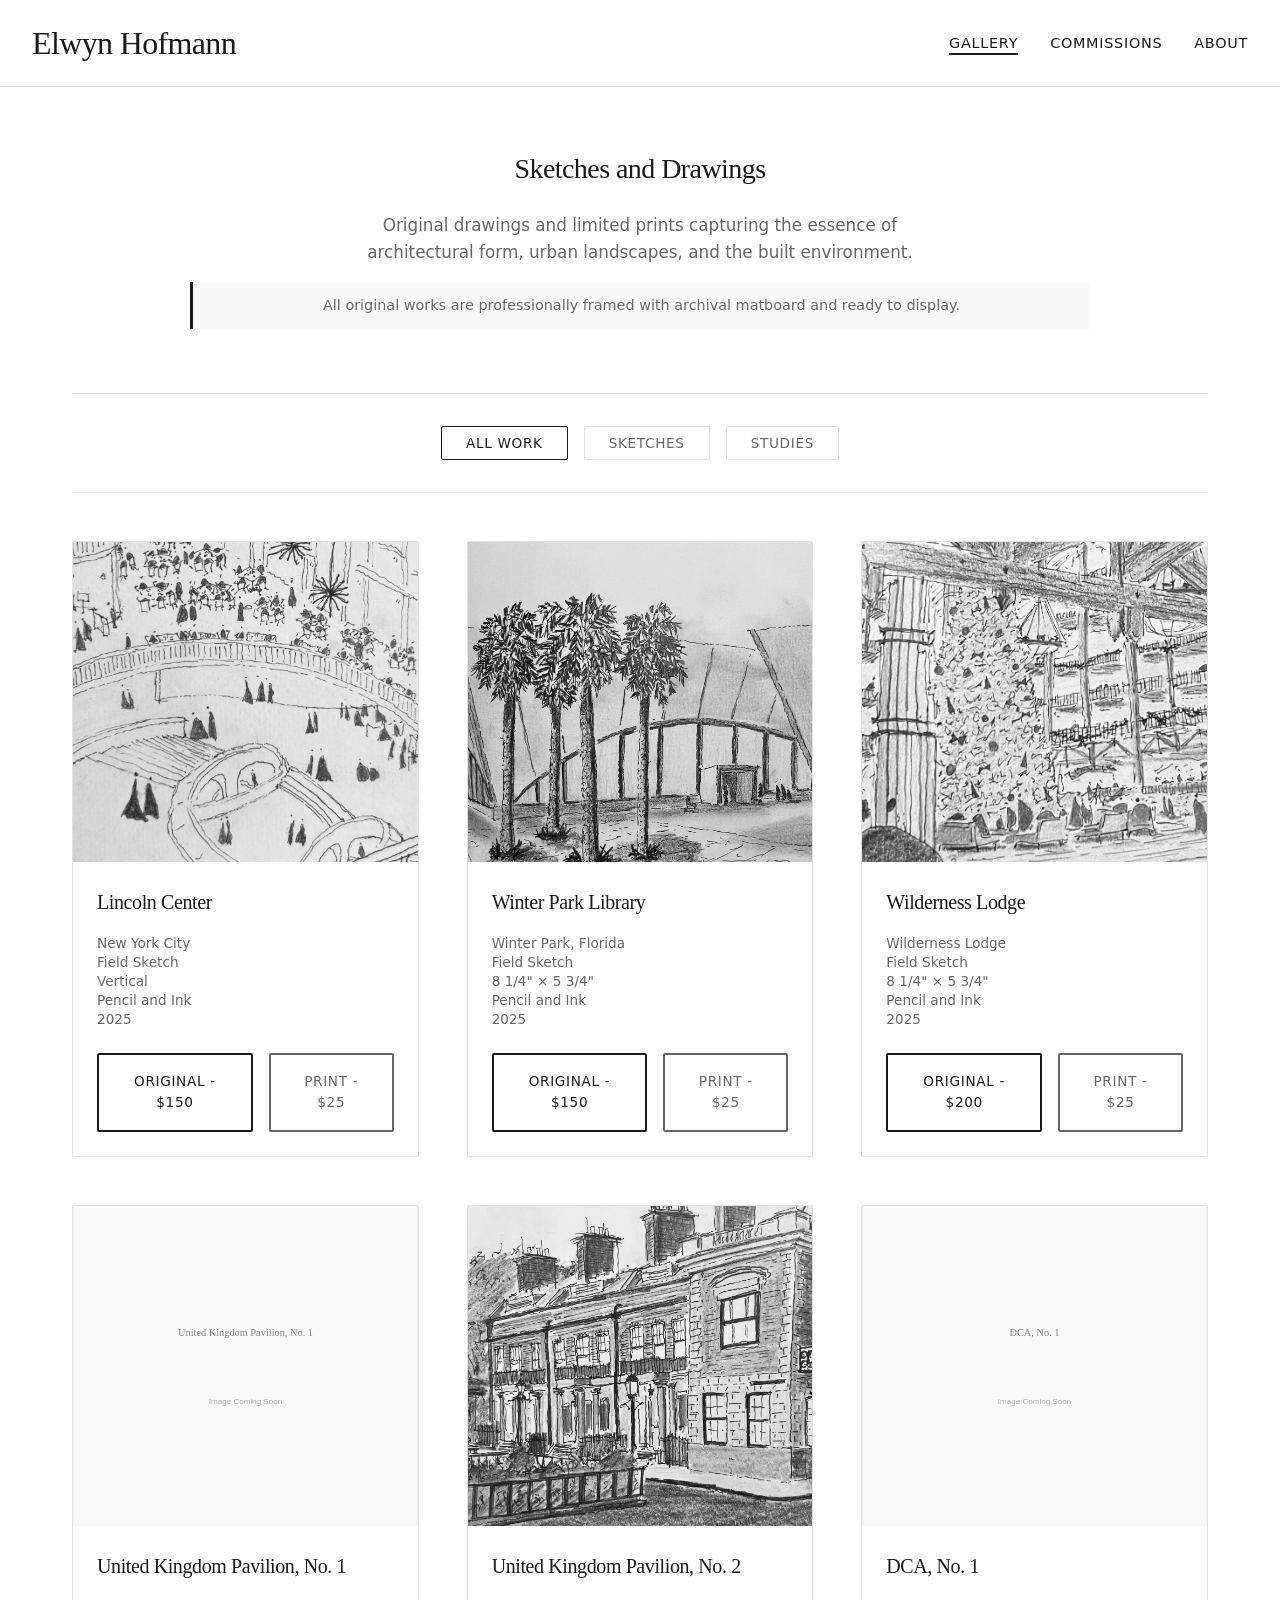
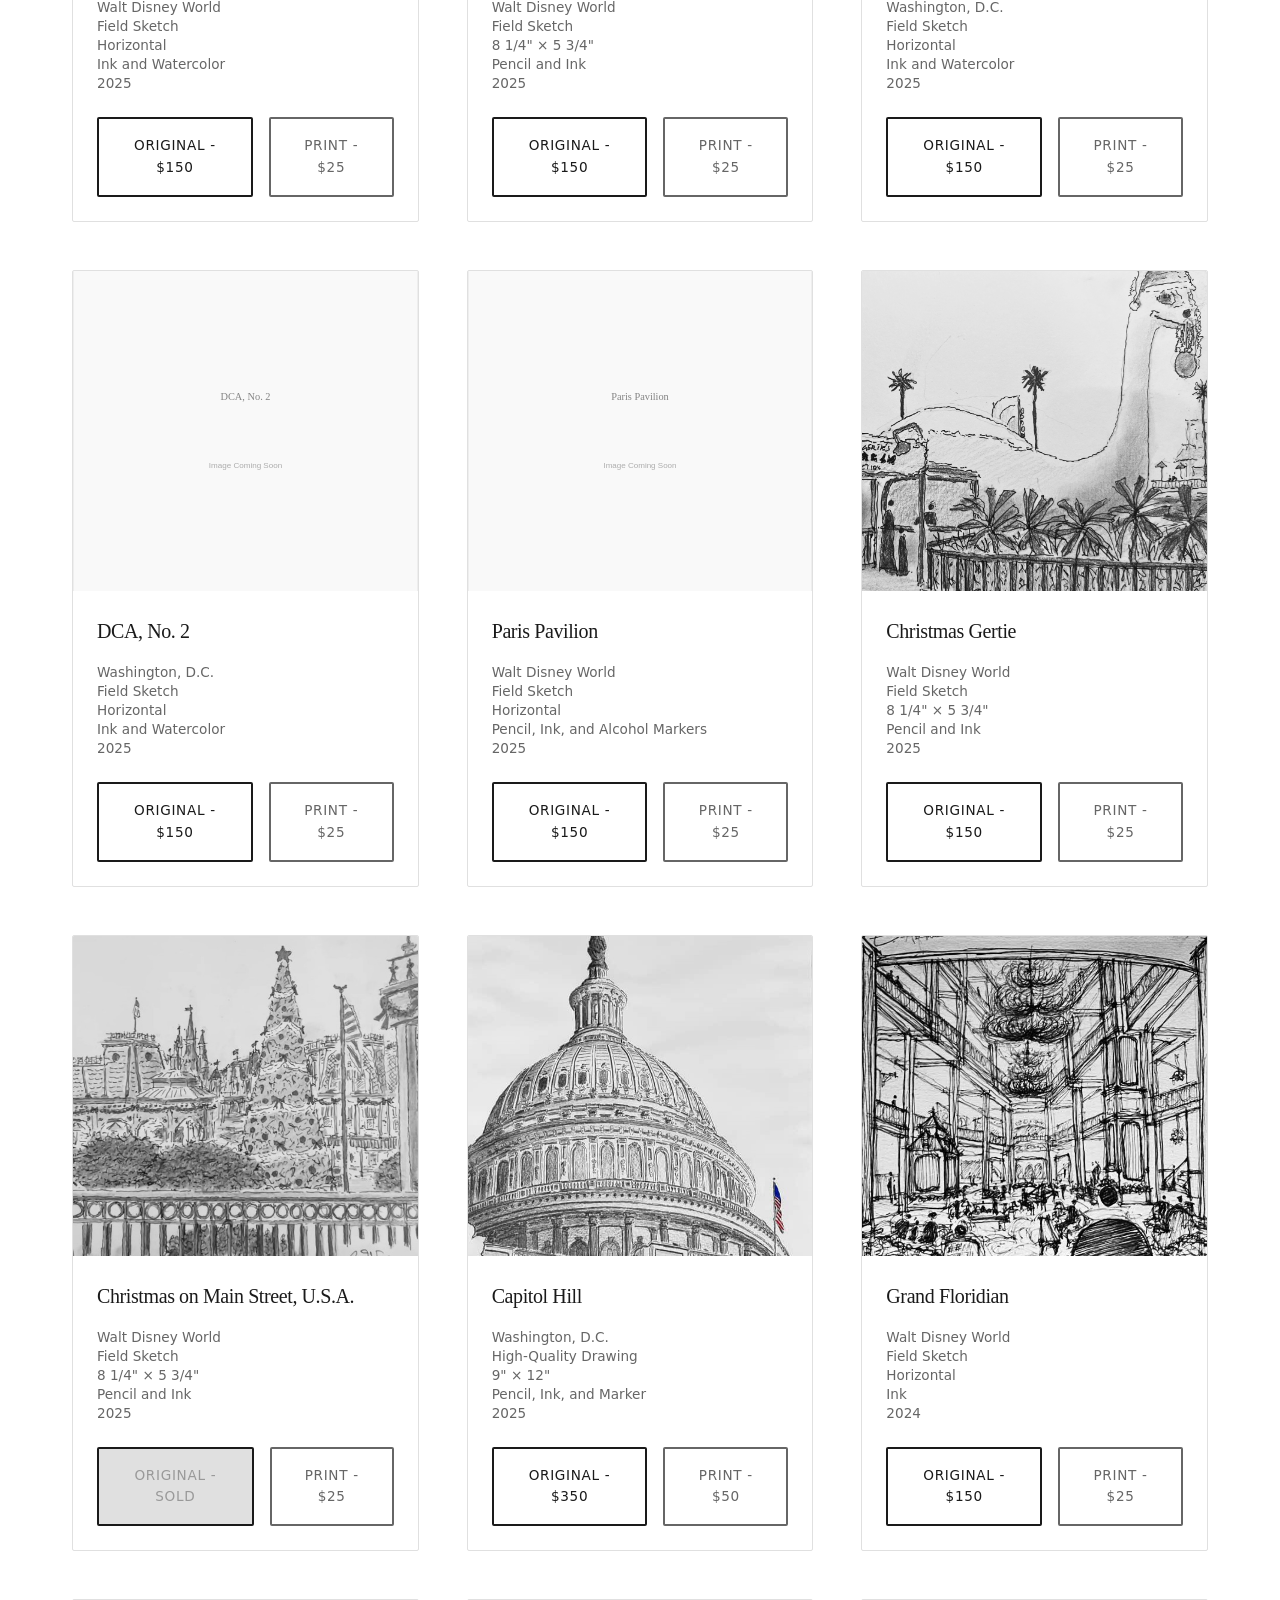
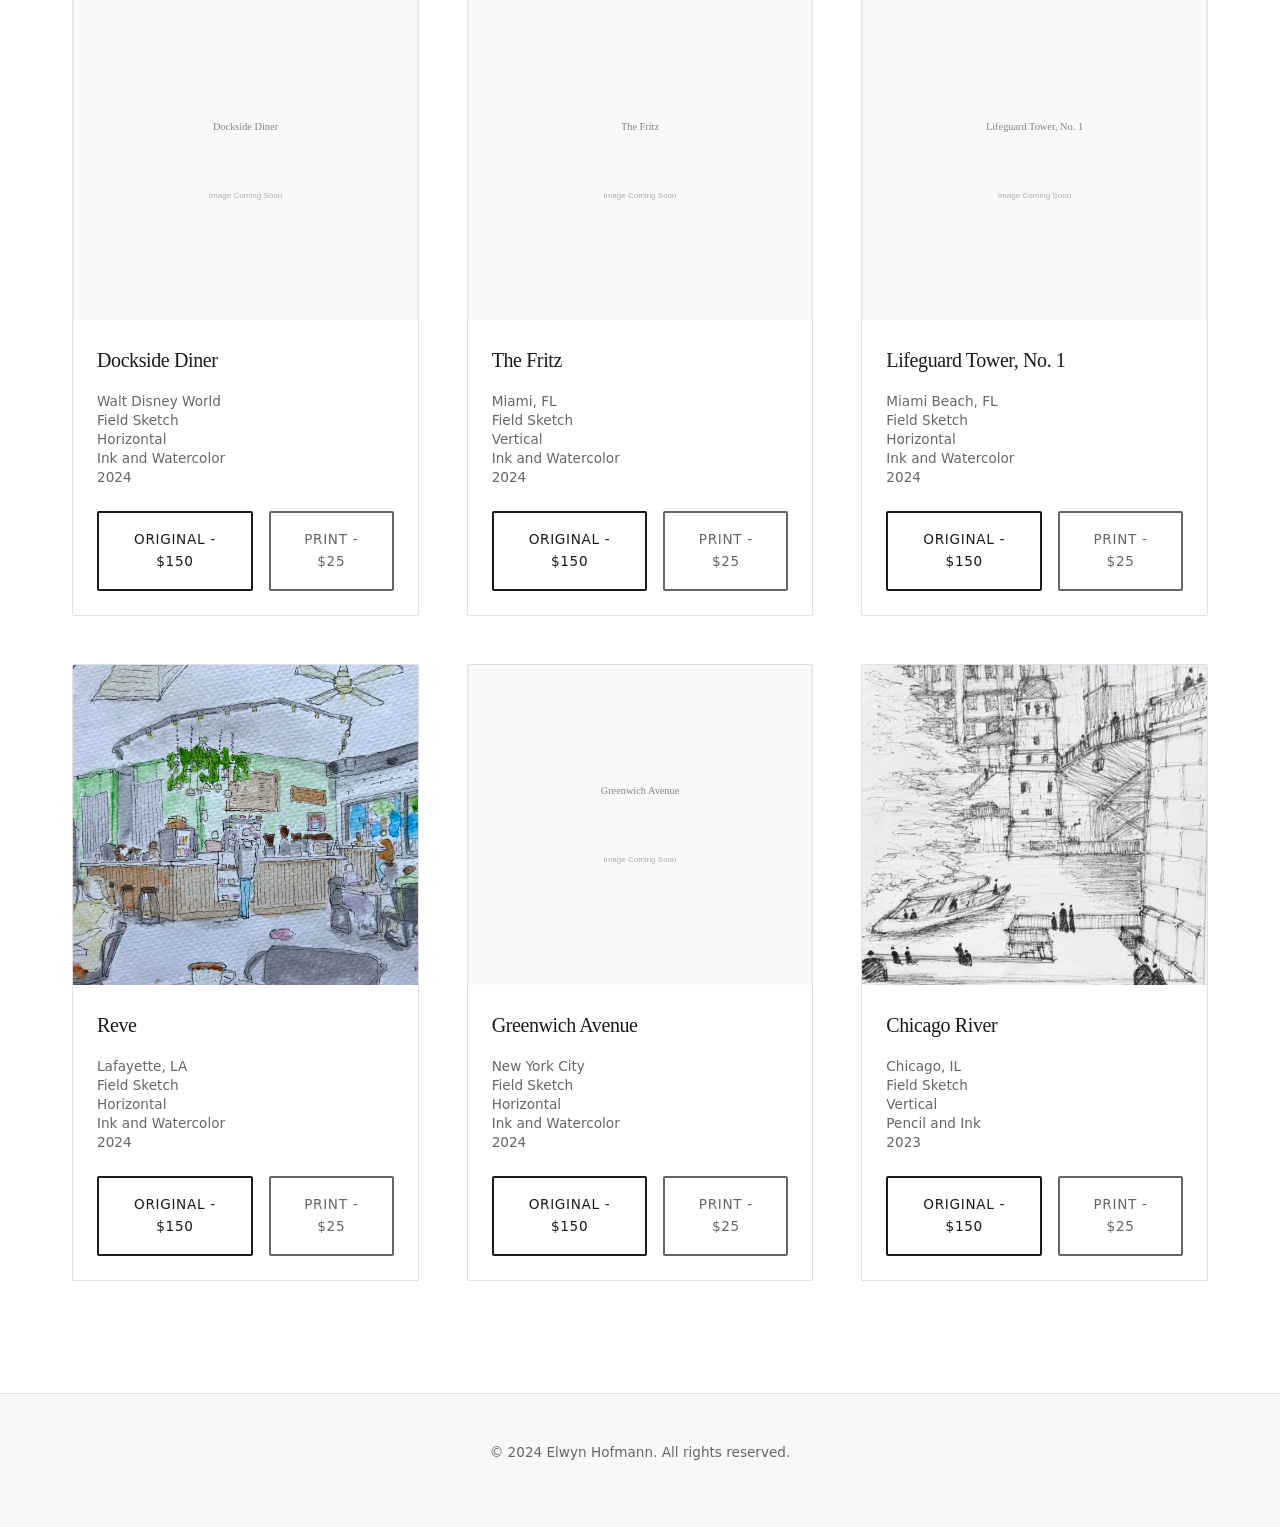
==== commit 5ca0a358: "Update index.html" ====
--- a/index.html
+++ b/index.html
@@ -87,7 +87,7 @@
                         <p class="artwork-info">Winter Park, Florida<br>Field Sketch<br>8 1/4" × 5 3/4"<br>Pencil and Ink<br>2025</p>
                         <div class="pricing">
                             <a href="https://buy.stripe.com/aFacN40DP0wD1Oq3muaAw0n" class="btn-primary">
-                                Original - $200
+                                Original - $150
                             </a>
                             <a href="https://buy.stripe.com/8x24gy72d3IPeBc0aiaAw0o" class="btn-secondary">
                                 Print - $25
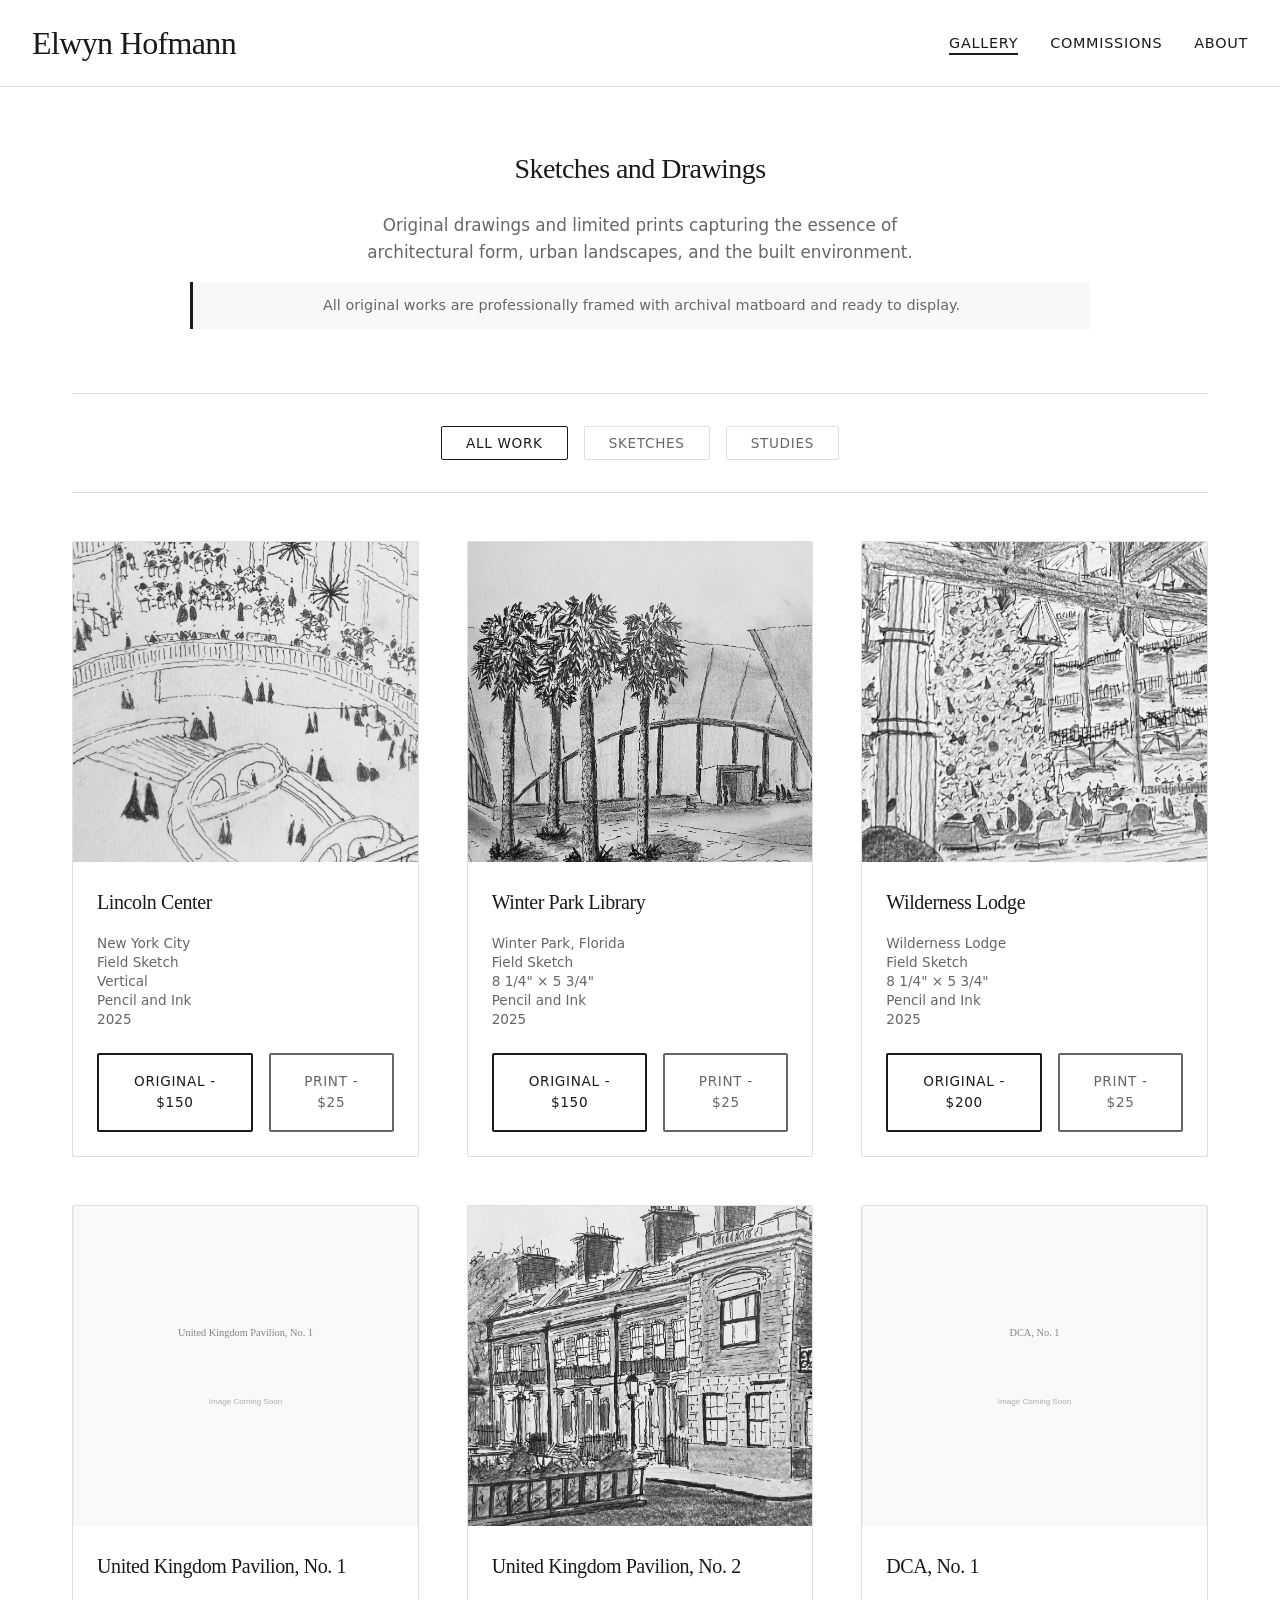
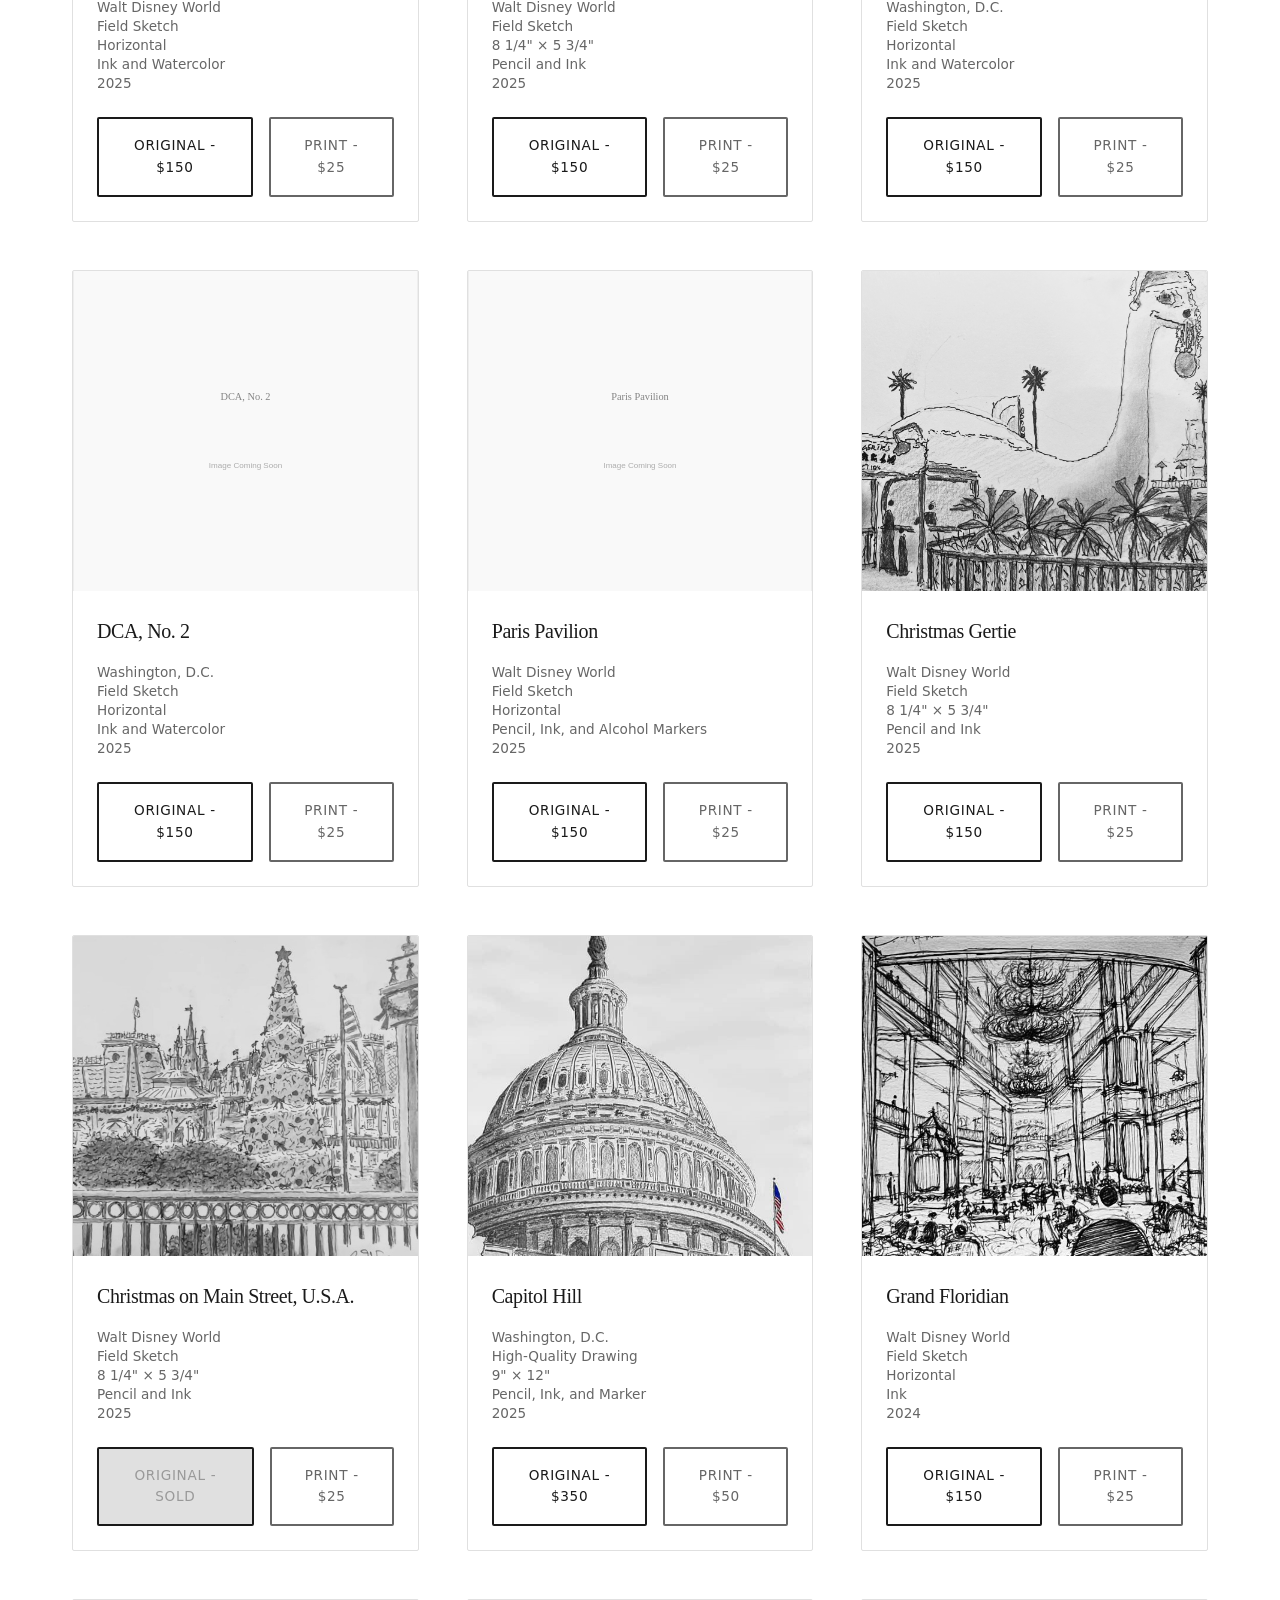
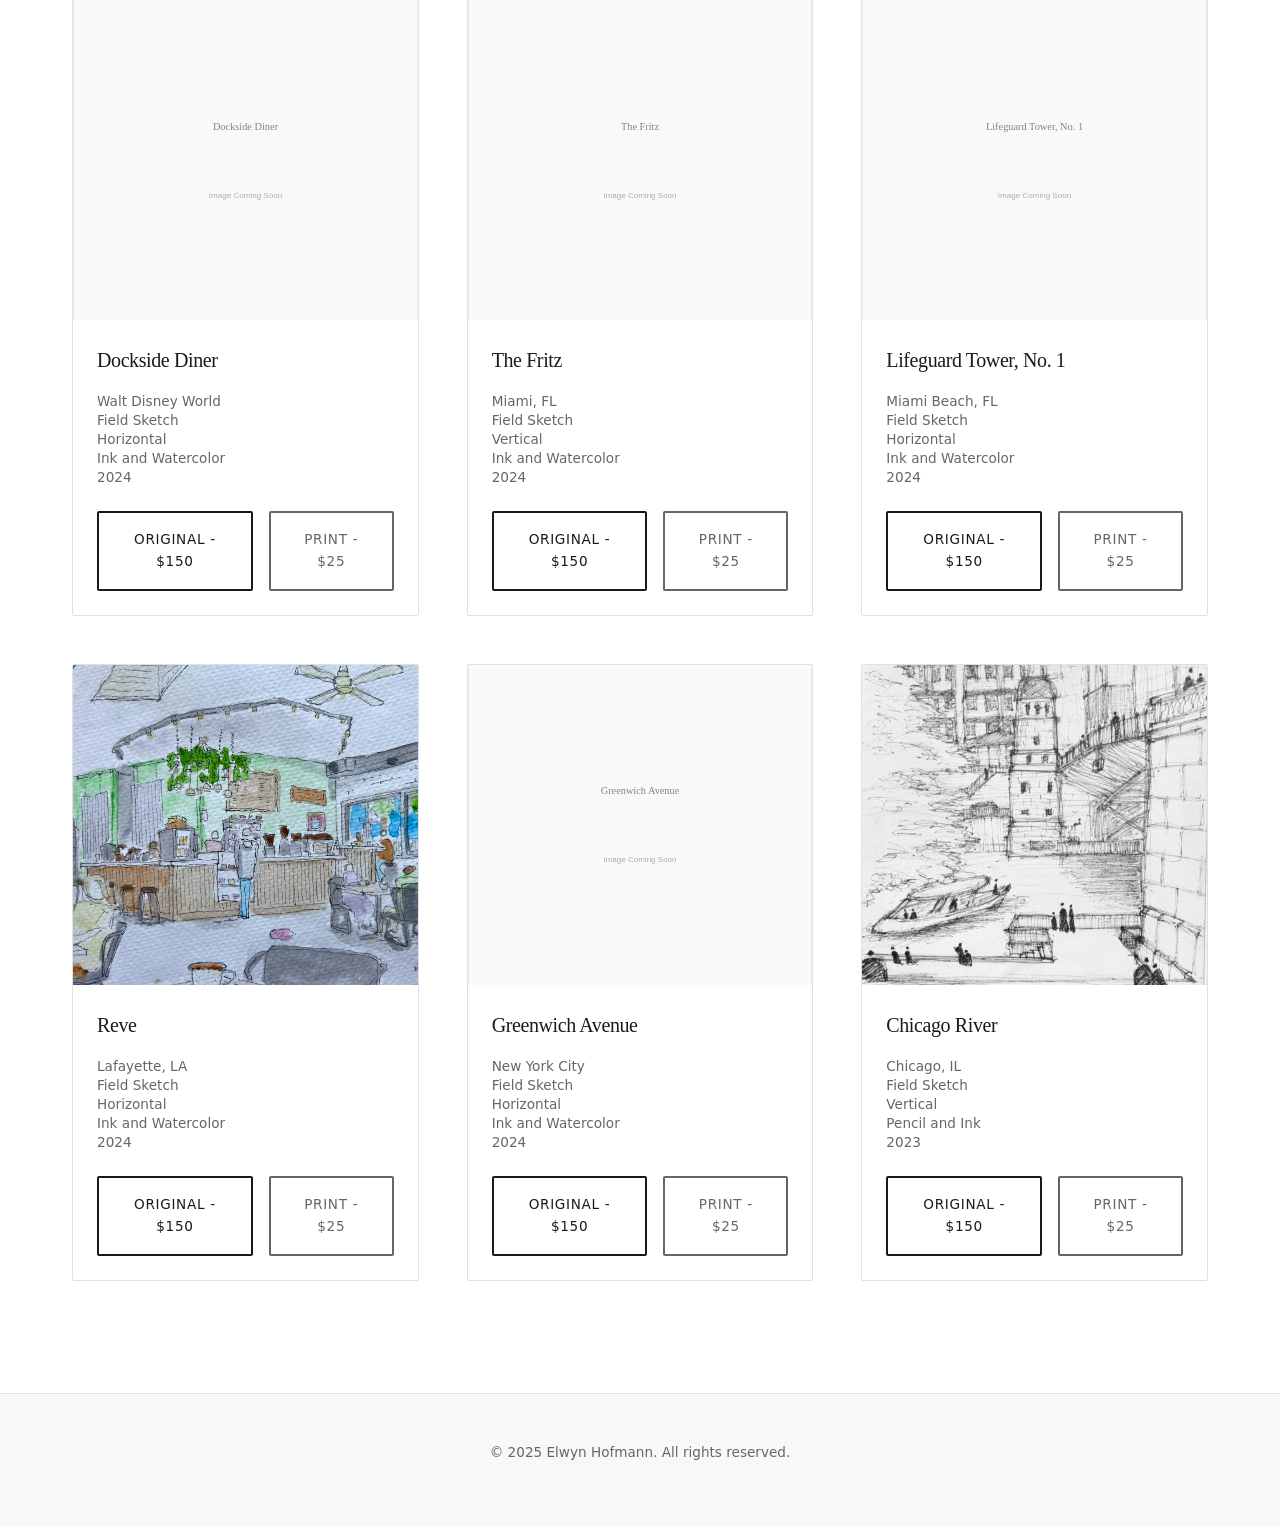
==== commit 1438a183: "Update index.html" ====
--- a/index.html
+++ b/index.html
@@ -520,7 +520,7 @@
     </main>
 
     <footer>
-        <p>&copy; 2024 Elwyn Hofmann. All rights reserved.</p>
+        <p>&copy; 2025 Elwyn Hofmann. All rights reserved.</p>
     </footer>
 
     <!-- Lightbox Modal -->
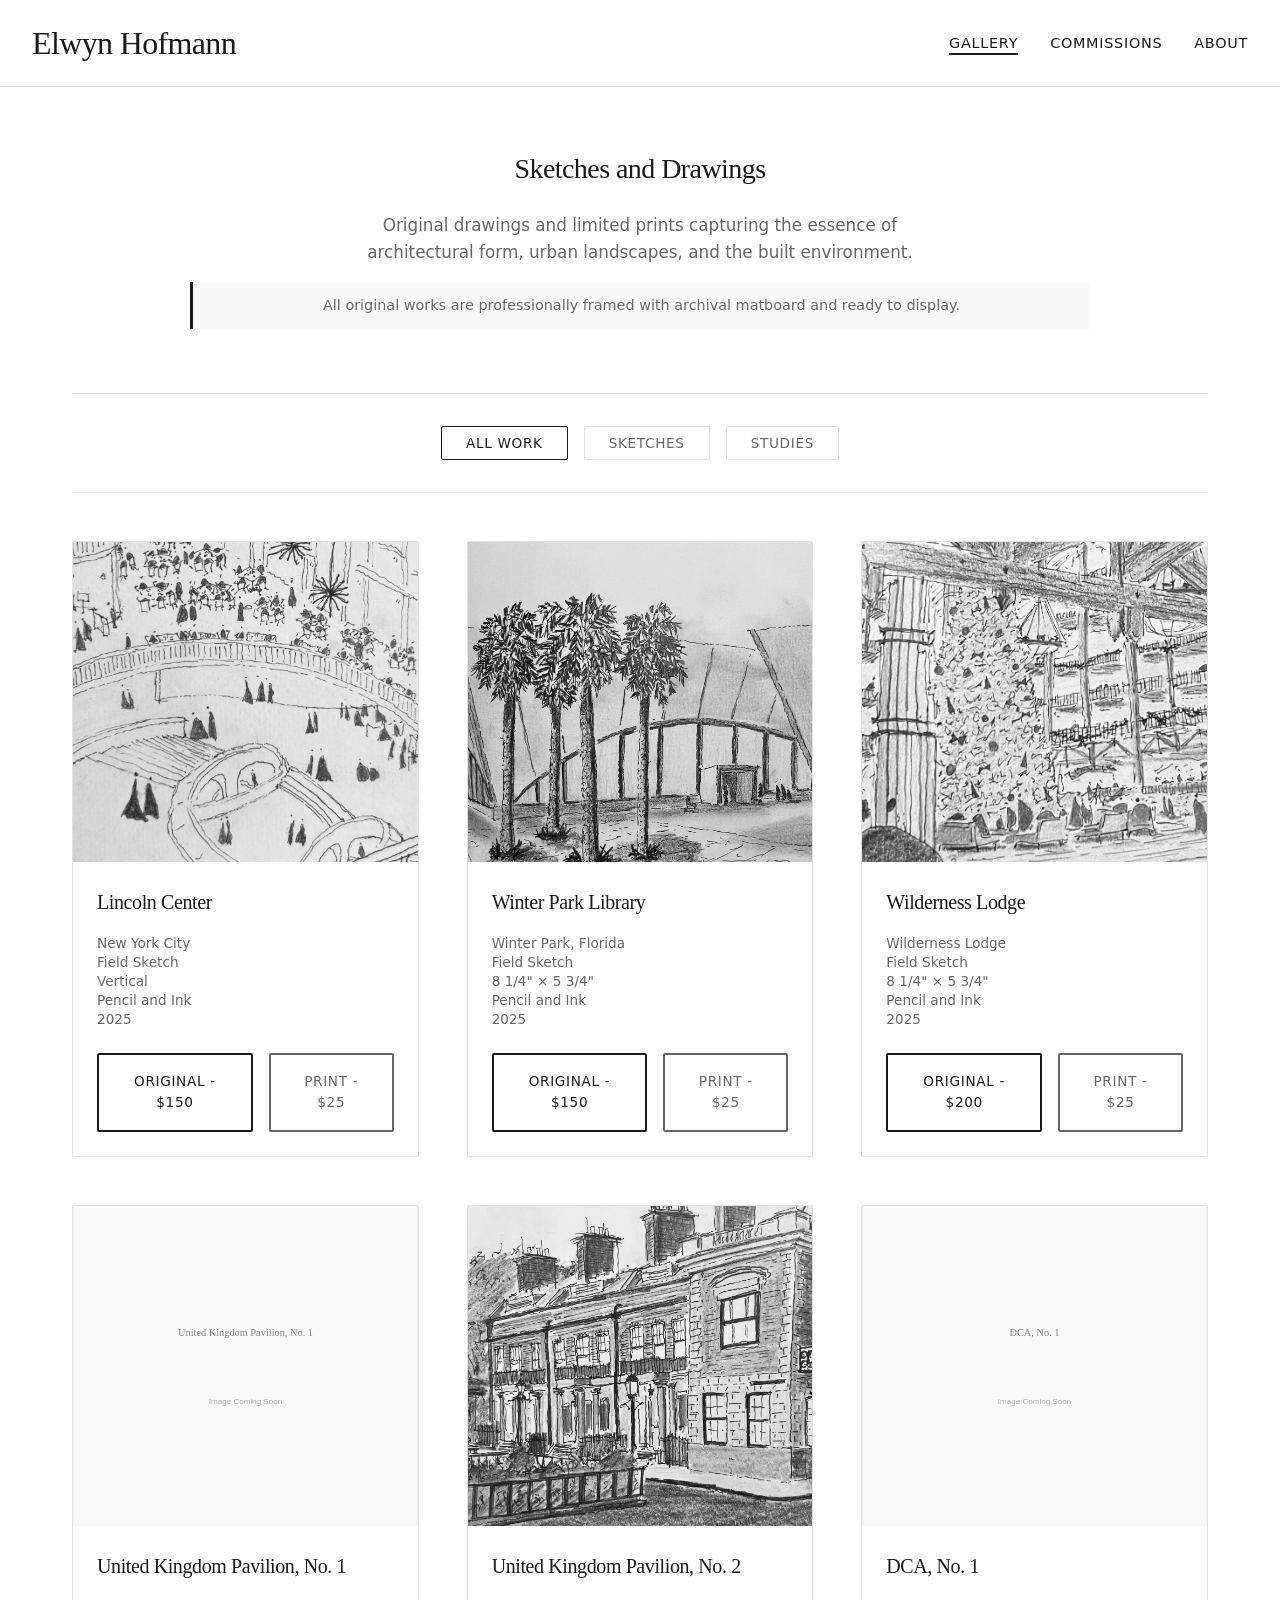
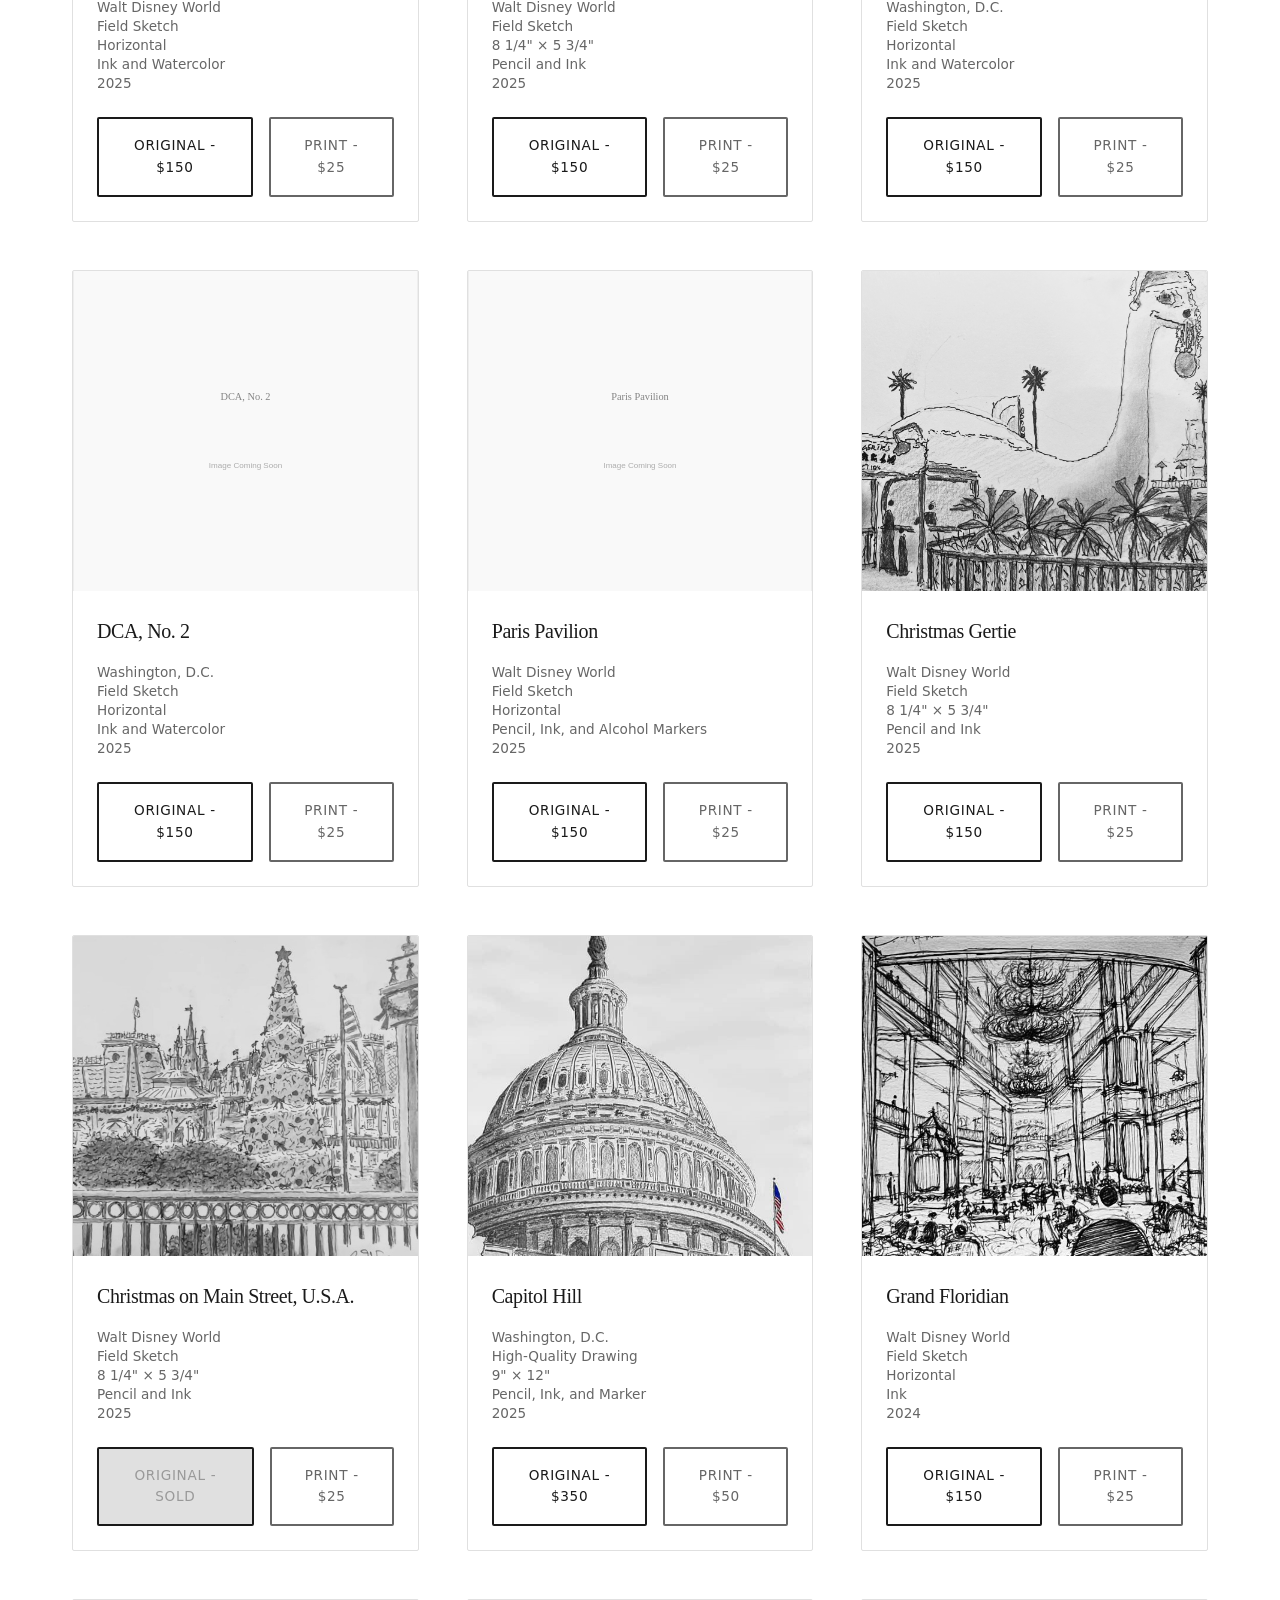
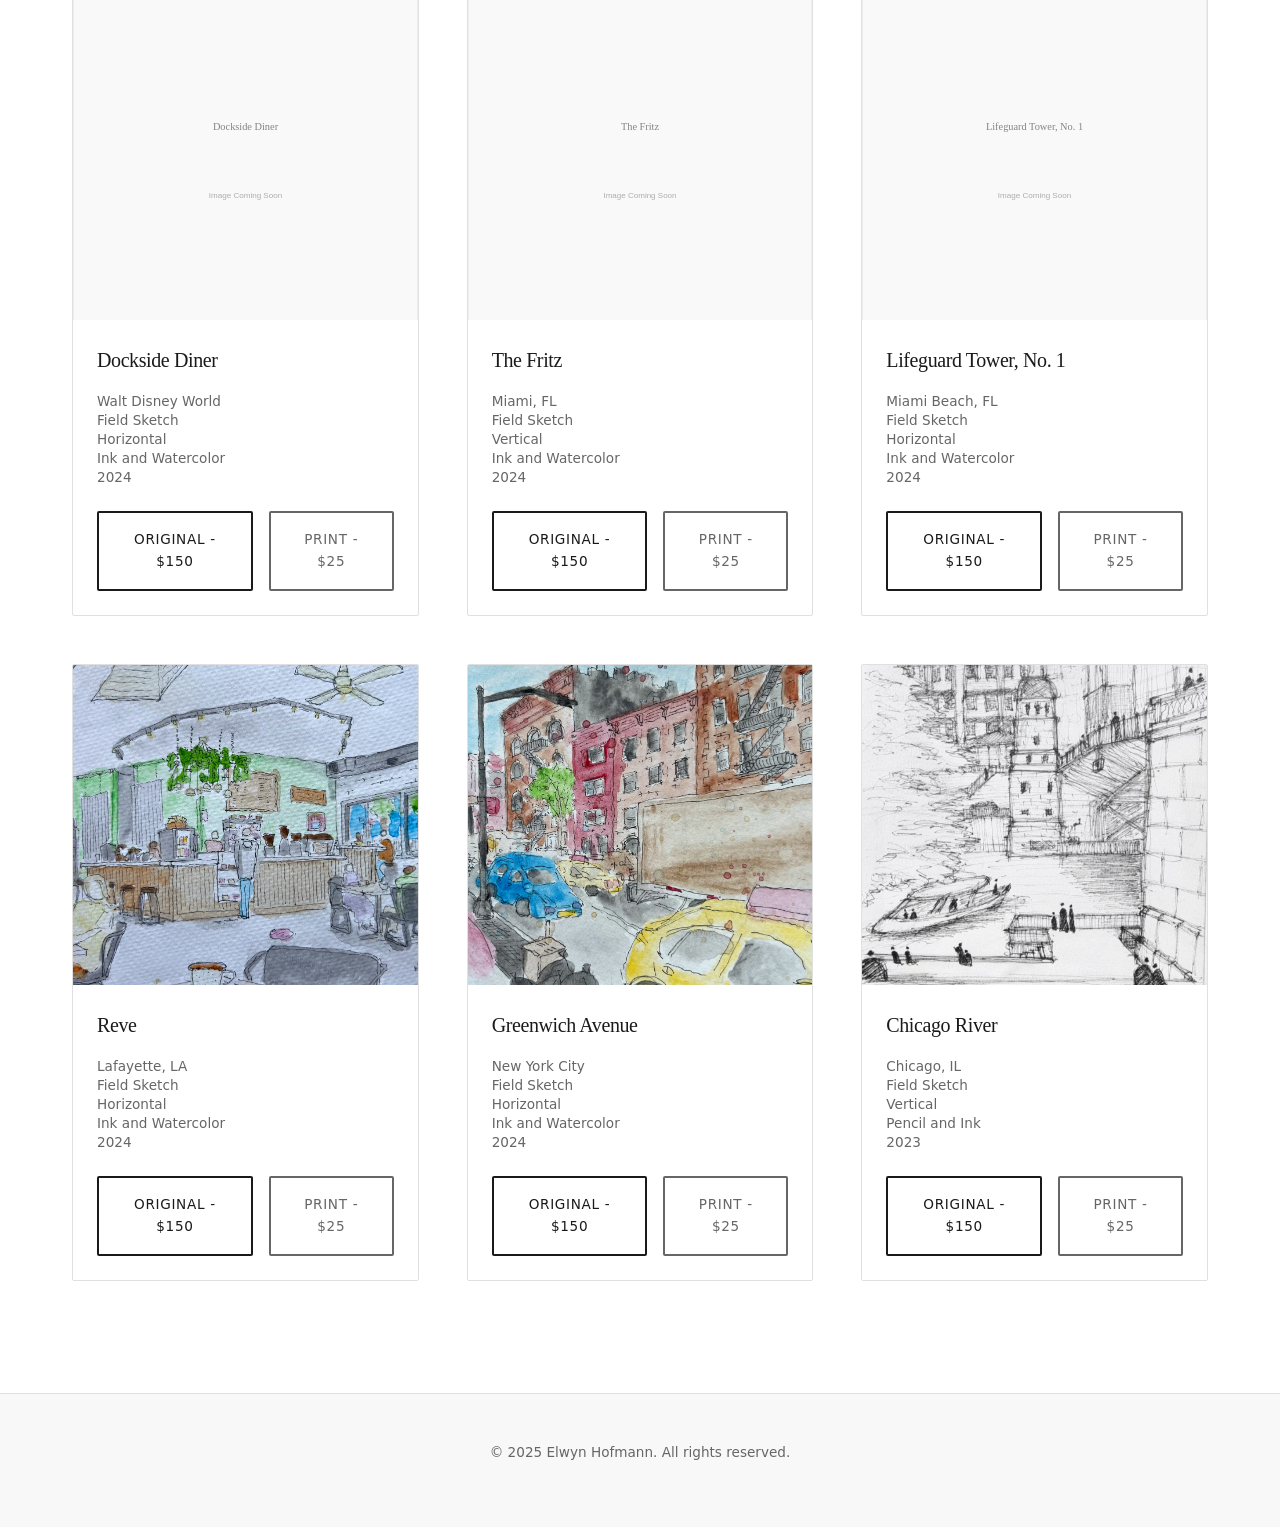
==== commit 075bfbfb: "Update index.html" ====
--- a/index.html
+++ b/index.html
@@ -465,12 +465,12 @@
                 <!-- Greenwich Avenue -->
                 <div class="artwork-item" data-category="sketches">
                     <div class="image-container">
-                        <img src="images/artwork/thumbs/greenwich-avenue-thumb.jpg" 
+                        <img src="images/artwork/thumbs/greenwich-ave-thumb.jpg" 
                              alt="Greenwich Avenue street scene sketch from New York City" 
                              loading="lazy" 
                              data-title="Greenwich Avenue" 
                              data-info="New York City • Field Sketch • Horizontal • Ink and Watercolor • 2024"
-                             data-full-image="images/artwork/full/greenwich-avenue-full.jpg">
+                             data-full-image="images/artwork/full/greenwich-ave-full.jpg">
                     </div>
                     <div class="artwork-details">
                         <div class="artwork-header">
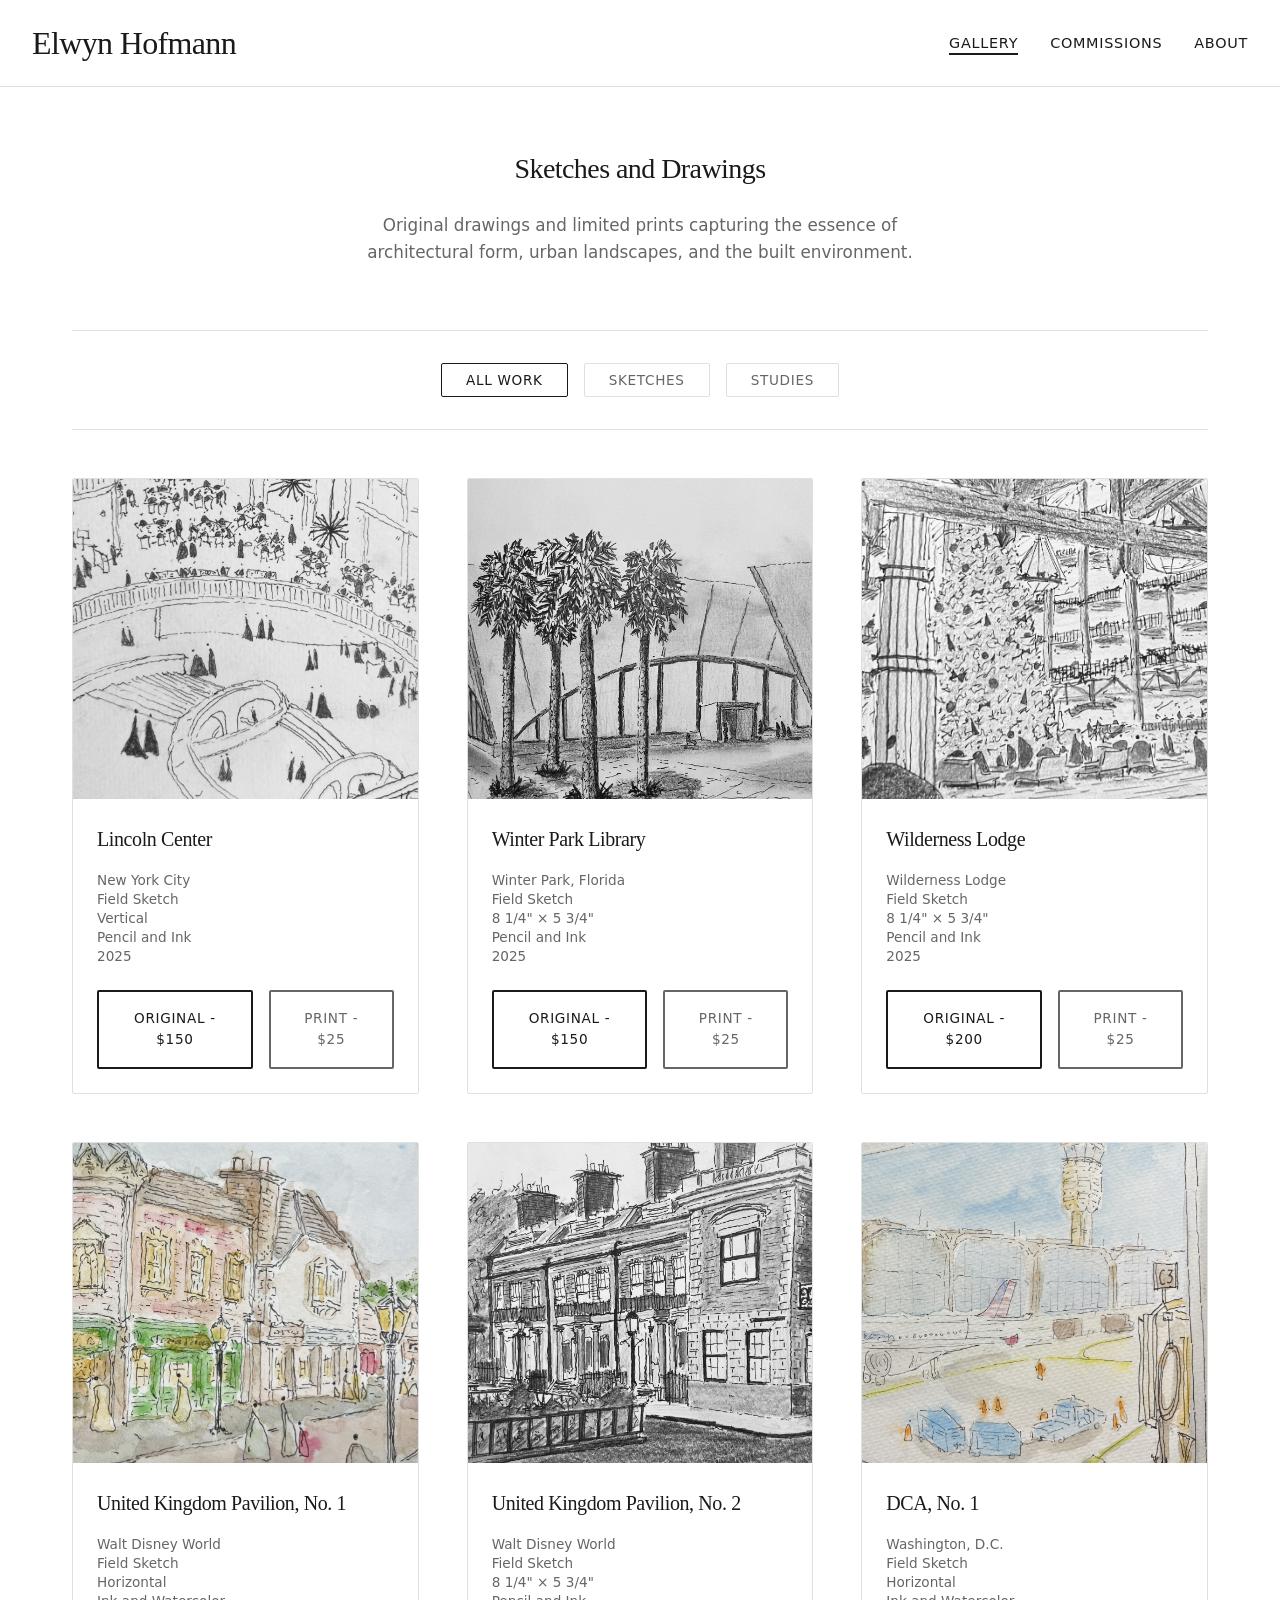
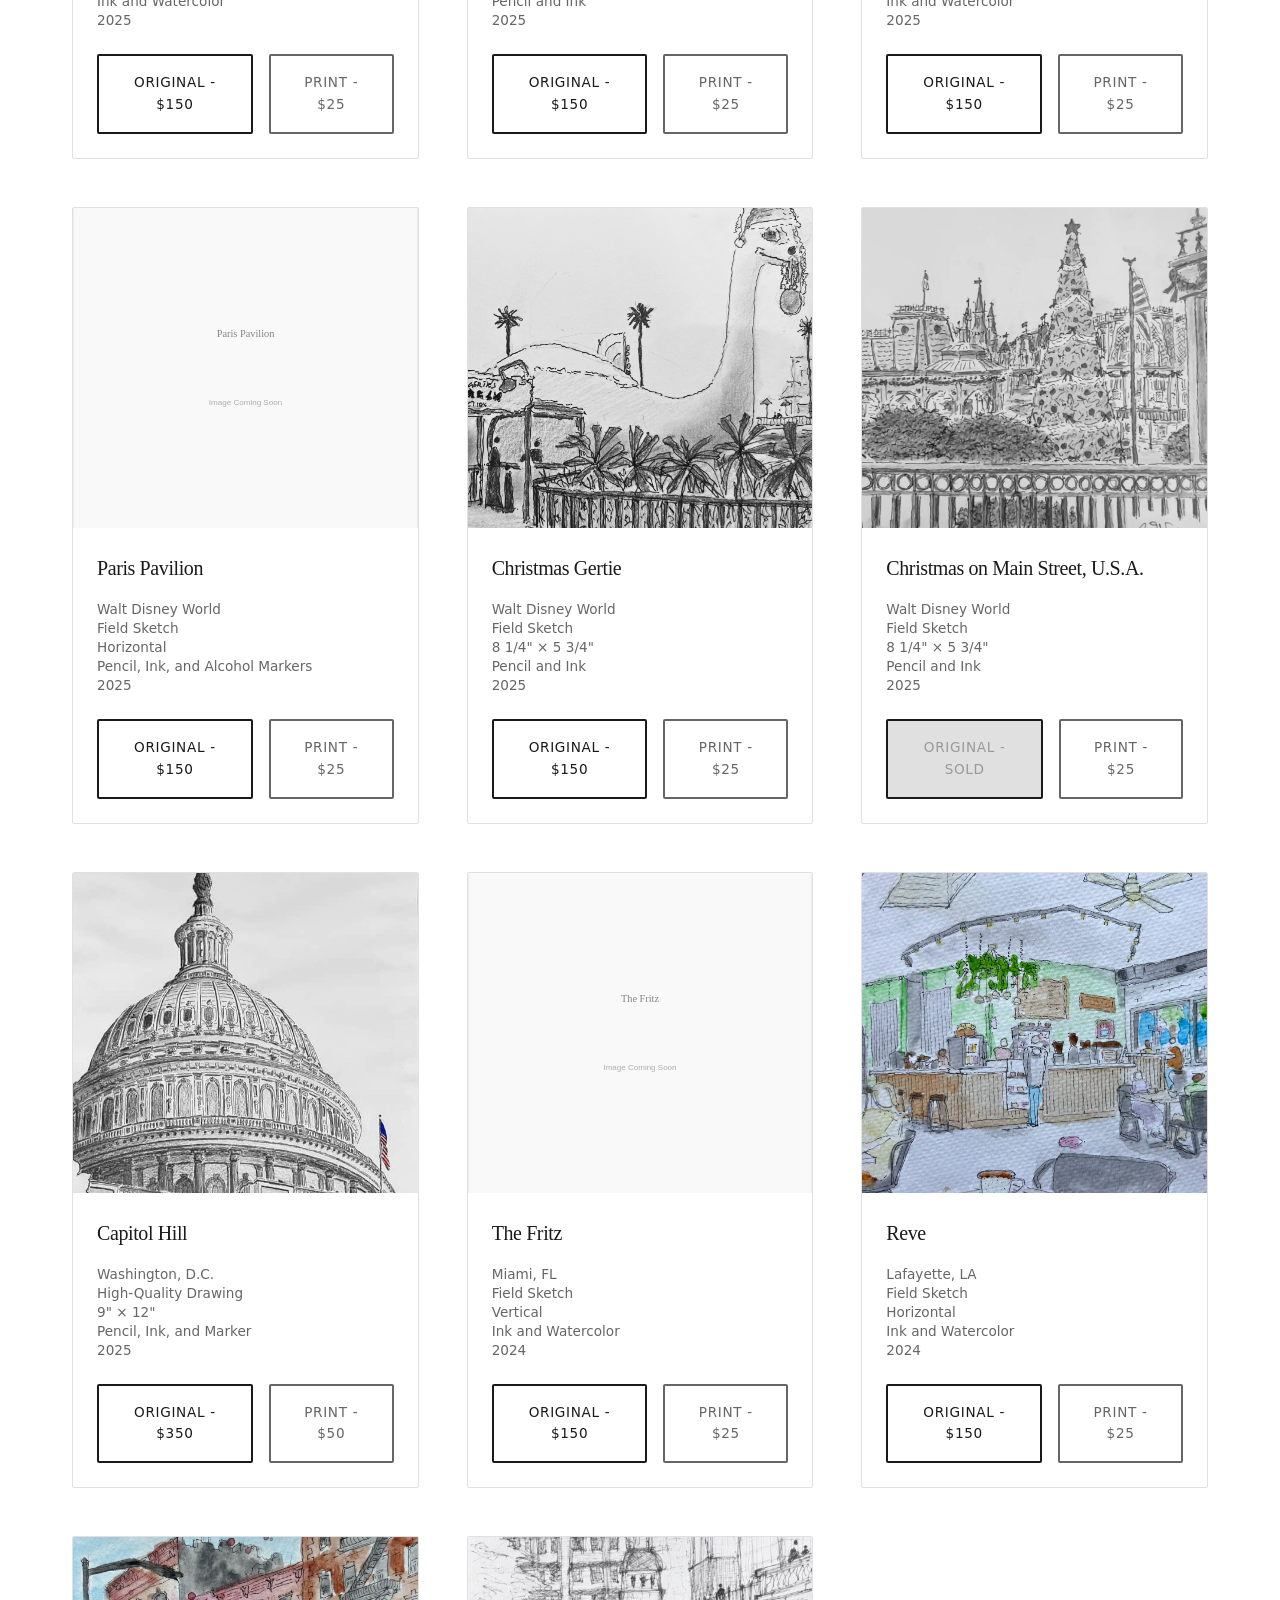
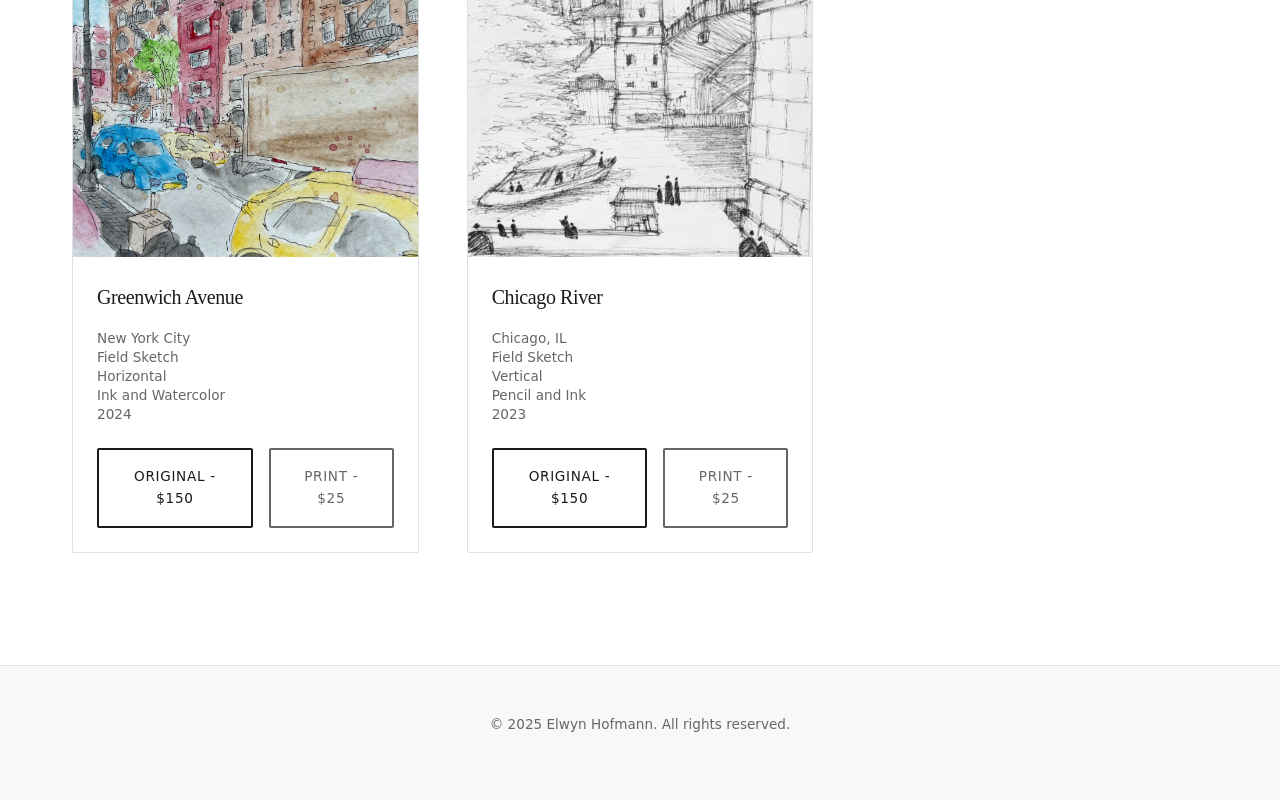
==== commit 3583e9c9: "Update index.html" ====
--- a/index.html
+++ b/index.html
@@ -27,9 +27,6 @@
         <section class="hero">
             <h2>Sketches and Drawings</h2>
             <p>Original drawings and limited prints capturing the essence of architectural form, urban landscapes, and the built environment.</p>
-            <p style="margin-top: 1rem; padding: 0.75rem 1.5rem; background: #f8f8f8; border-left: 3px solid #1a1a1a; font-size: 0.9rem; max-width: 900px; margin-left: auto; margin-right: auto;">
-                All original works are professionally framed with archival matboard and ready to display.
-            </p>
         </section>
 
         <section class="gallery-filters">
@@ -200,32 +197,6 @@
                     </div>
                 </div>
 
-                <!-- DCA, No. 2 -->
-                <div class="artwork-item" data-category="sketches">
-                    <div class="image-container">
-                        <img src="images/artwork/thumbs/dca-2-thumb.jpg" 
-                             alt="DCA No. 2 sketch from Washington, D.C." 
-                             loading="lazy" 
-                             data-title="DCA, No. 2" 
-                             data-info="Washington, D.C. • Field Sketch • Horizontal • Ink and Watercolor • 2025"
-                             data-full-image="images/artwork/full/dca-2-full.jpg">
-                    </div>
-                    <div class="artwork-details">
-                        <div class="artwork-header">
-                            <h3>DCA, No. 2</h3>
-                        </div>
-                        <p class="artwork-info">Washington, D.C.<br>Field Sketch<br>Horizontal<br>Ink and Watercolor<br>2025</p>
-                        <div class="pricing">
-                            <a href="https://buy.stripe.com/8x23cu2LX1AHdx8bT0aAw0d" class="btn-primary">
-                                Original - $150
-                            </a>
-                            <a href="https://buy.stripe.com/7sYcN4euFbbh50C4qyaAw0c" class="btn-secondary">
-                                Print - $25
-                            </a>
-                        </div>
-                    </div>
-                </div>
-
                 <!-- Paris Pavilion -->
                 <div class="artwork-item" data-category="sketches">
                     <div class="image-container">
@@ -331,58 +302,6 @@
                 </div>
 
                 <!-- 2024 ARTWORK -->
-                
-                <!-- Grand Floridian -->
-                <div class="artwork-item" data-category="sketches">
-                    <div class="image-container">
-                        <img src="images/artwork/thumbs/grand-floridian-thumb.jpg" 
-                             alt="Grand Floridian sketch from Walt Disney World" 
-                             loading="lazy" 
-                             data-title="Grand Floridian" 
-                             data-info="Walt Disney World • Field Sketch • Horizontal • Ink • 2024"
-                             data-full-image="images/artwork/full/grand-floridian-full.jpg">
-                    </div>
-                    <div class="artwork-details">
-                        <div class="artwork-header">
-                            <h3>Grand Floridian</h3>
-                        </div>
-                        <p class="artwork-info">Walt Disney World<br>Field Sketch<br>Horizontal<br>Ink<br>2024</p>
-                        <div class="pricing">
-                            <a href="https://buy.stripe.com/cNi7sK72dbbhbp0cX4aAw0k" class="btn-primary">
-                                Original - $150
-                            </a>
-                            <a href="https://buy.stripe.com/fZufZgbitfrx1Oq0aiaAw0j" class="btn-secondary">
-                                Print - $25
-                            </a>
-                        </div>
-                    </div>
-                </div>
-
-                <!-- Dockside Diner -->
-                <div class="artwork-item" data-category="sketches">
-                    <div class="image-container">
-                        <img src="images/artwork/thumbs/dockside-diner-thumb.jpg" 
-                             alt="Dockside Diner sketch from Walt Disney World" 
-                             loading="lazy" 
-                             data-title="Dockside Diner" 
-                             data-info="Walt Disney World • Field Sketch • Horizontal • Ink and Watercolor • 2024"
-                             data-full-image="images/artwork/full/dockside-diner-full.jpg">
-                    </div>
-                    <div class="artwork-details">
-                        <div class="artwork-header">
-                            <h3>Dockside Diner</h3>
-                        </div>
-                        <p class="artwork-info">Walt Disney World<br>Field Sketch<br>Horizontal<br>Ink and Watercolor<br>2024</p>
-                        <div class="pricing">
-                            <a href="https://buy.stripe.com/3cI8wO9al4MT9gS1emaAw0m" class="btn-primary">
-                                Original - $150
-                            </a>
-                            <a href="https://buy.stripe.com/6oUcN4gCNa7deBc6yGaAw0l" class="btn-secondary">
-                                Print - $25
-                            </a>
-                        </div>
-                    </div>
-                </div>
 
                 <!-- The Fritz -->
                 <div class="artwork-item" data-category="sketches">
@@ -410,32 +329,6 @@
                     </div>
                 </div>
 
-                <!-- Lifeguard Tower, No. 1 -->
-                <div class="artwork-item" data-category="sketches">
-                    <div class="image-container">
-                        <img src="images/artwork/thumbs/lifeguard-tower-1-thumb.jpg" 
-                             alt="Lifeguard Tower No. 1 sketch from Miami Beach, Florida" 
-                             loading="lazy" 
-                             data-title="Lifeguard Tower, No. 1" 
-                             data-info="Miami Beach, FL • Field Sketch • Horizontal • Ink and Watercolor • 2024"
-                             data-full-image="images/artwork/full/lifeguard-tower-1-full.jpg">
-                    </div>
-                    <div class="artwork-details">
-                        <div class="artwork-header">
-                            <h3>Lifeguard Tower, No. 1</h3>
-                        </div>
-                        <p class="artwork-info">Miami Beach, FL<br>Field Sketch<br>Horizontal<br>Ink and Watercolor<br>2024</p>
-                        <div class="pricing">
-                            <a href="https://buy.stripe.com/cNi6oG3Q15QXfFg7CKaAw0s" class="btn-primary">
-                                Original - $150
-                            </a>
-                            <a href="https://buy.stripe.com/00w5kC86hdjp50C2iqaAw0r" class="btn-secondary">
-                                Print - $25
-                            </a>
-                        </div>
-                    </div>
-                </div>
-
                 <!-- Reve -->
                 <div class="artwork-item" data-category="sketches">
                     <div class="image-container">
@@ -515,6 +408,7 @@
                         </div>
                     </div>
                 </div>
+
             </div>
         </section>
     </main>
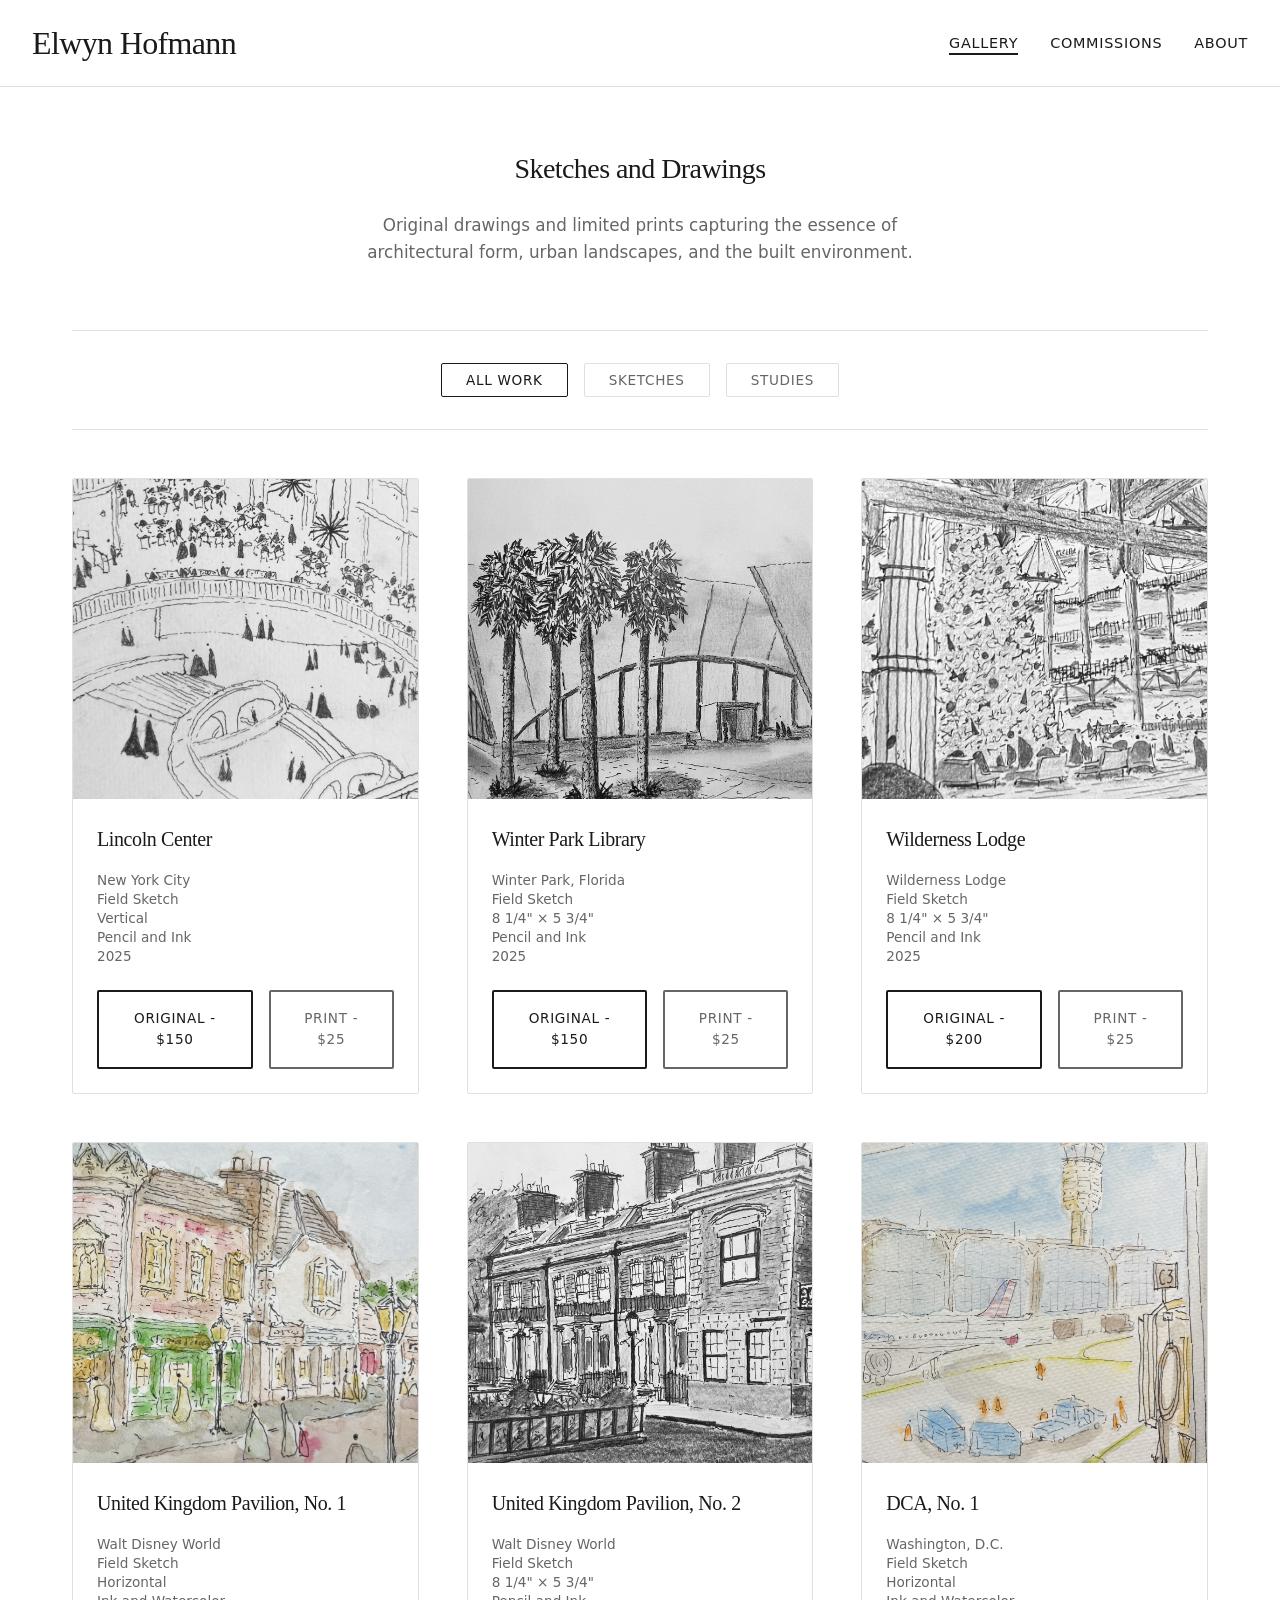
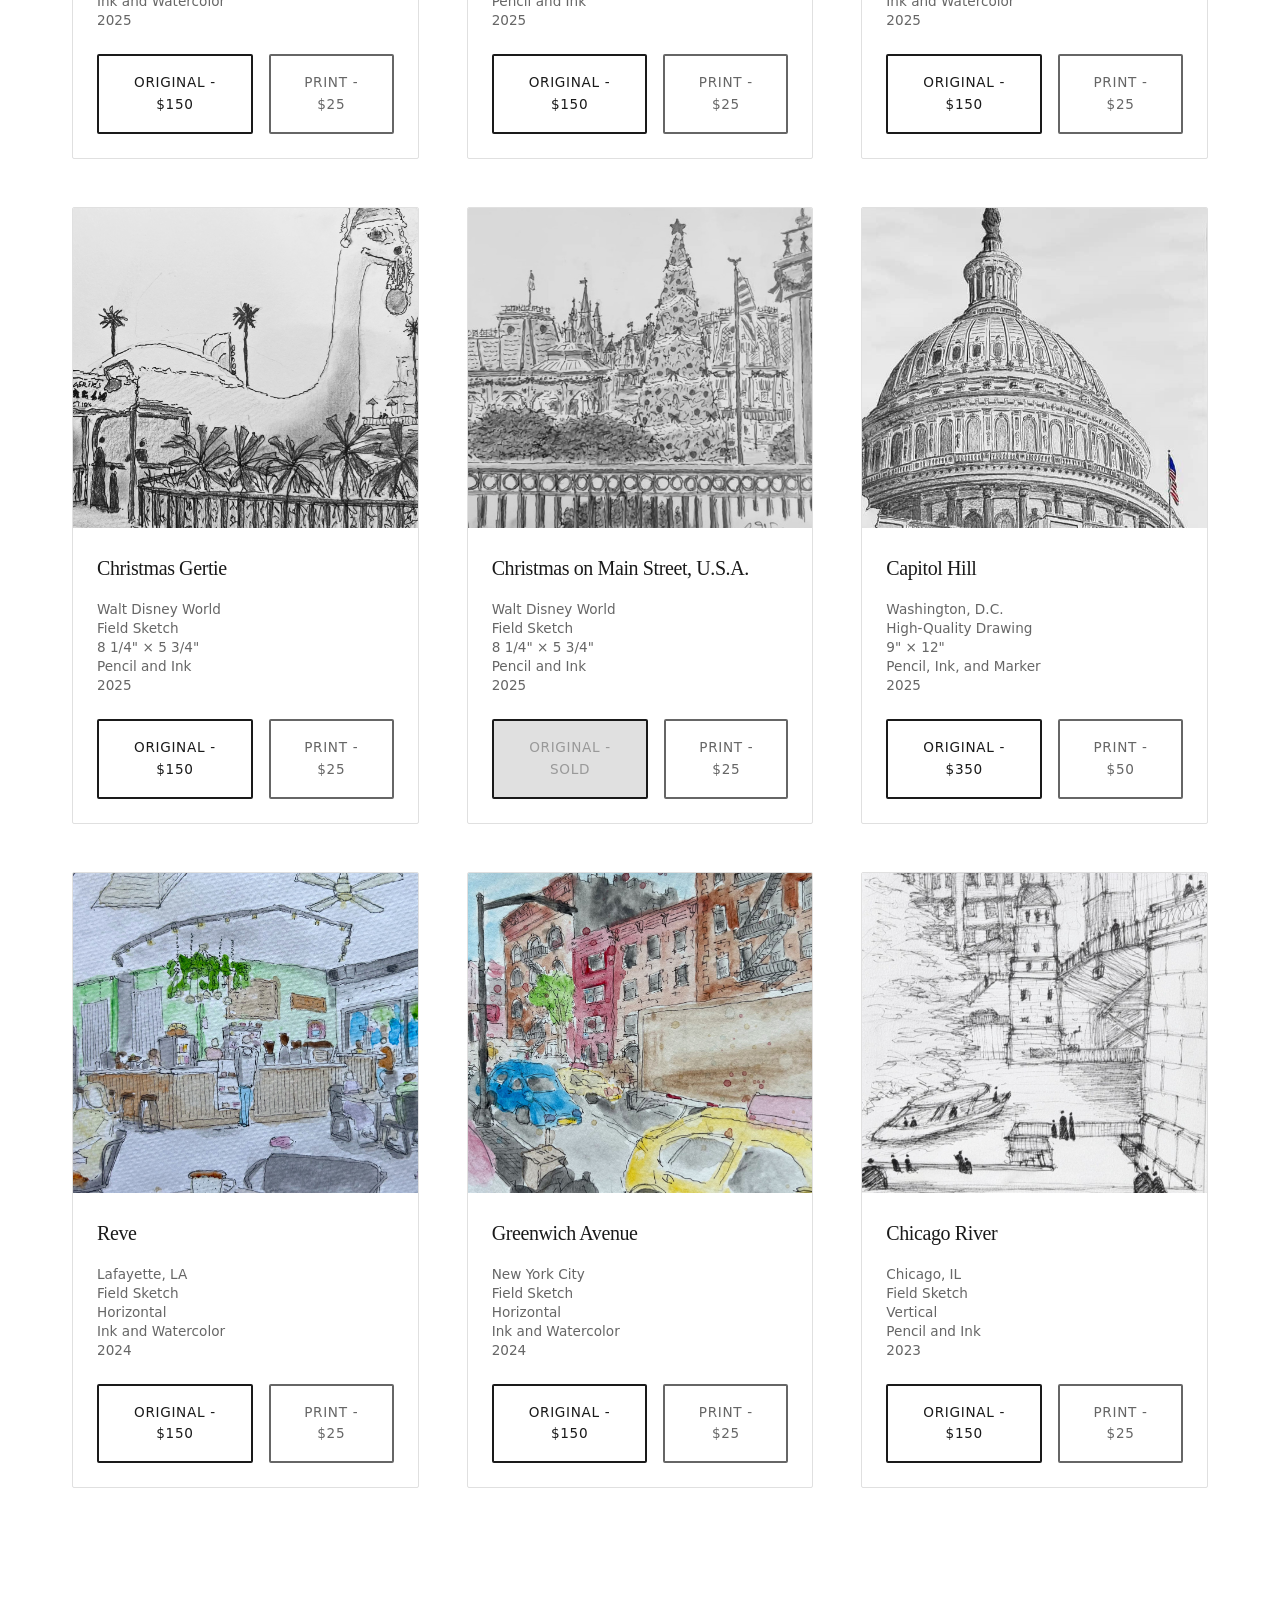
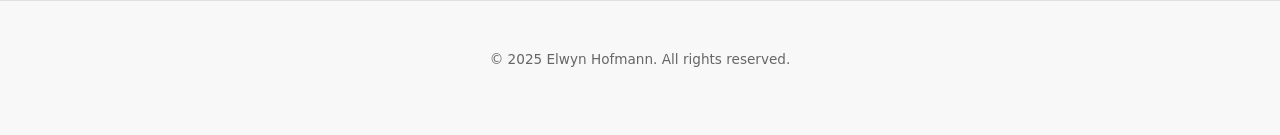
==== commit bee10a96: "Update index.html" ====
--- a/index.html
+++ b/index.html
@@ -41,7 +41,7 @@
             <div class="artwork-grid">
                 <!-- 2025 ARTWORK -->
                 
-                <!-- Lincoln Center - ALREADY HAS PAYMENT LINKS -->
+                <!-- Lincoln Center -->
                 <div class="artwork-item" data-category="sketches">
                     <div class="image-container">
                         <img src="images/artwork/thumbs/lincoln-center-thumb.jpg" 
@@ -67,7 +67,7 @@
                     </div>
                 </div>
 
-                <!-- Winter Park Library - NEW ADDITION -->
+                <!-- Winter Park Library -->
                 <div class="artwork-item" data-category="sketches">
                     <div class="image-container">
                         <img src="images/artwork/thumbs/winter-park-library-thumb.jpg" 
@@ -197,32 +197,6 @@
                     </div>
                 </div>
 
-                <!-- Paris Pavilion -->
-                <div class="artwork-item" data-category="sketches">
-                    <div class="image-container">
-                        <img src="images/artwork/thumbs/paris-pavilion-thumb.jpg" 
-                             alt="Paris Pavilion sketch from Walt Disney World" 
-                             loading="lazy" 
-                             data-title="Paris Pavilion" 
-                             data-info="Walt Disney World • Field Sketch • Horizontal • Pencil, Ink, and Alcohol Markers • 2025"
-                             data-full-image="images/artwork/full/paris-pavilion-full.jpg">
-                    </div>
-                    <div class="artwork-details">
-                        <div class="artwork-header">
-                            <h3>Paris Pavilion</h3>
-                        </div>
-                        <p class="artwork-info">Walt Disney World<br>Field Sketch<br>Horizontal<br>Pencil, Ink, and Alcohol Markers<br>2025</p>
-                        <div class="pricing">
-                            <a href="https://buy.stripe.com/14A4gy72da7d0Kmg9gaAw0f" class="btn-primary">
-                                Original - $150
-                            </a>
-                            <a href="https://buy.stripe.com/eVqdR82LX6V12Sue18aAw0e" class="btn-secondary">
-                                Print - $25
-                            </a>
-                        </div>
-                    </div>
-                </div>
-
                 <!-- Christmas Gertie -->
                 <div class="artwork-item" data-category="sketches">
                     <div class="image-container">
@@ -249,7 +223,7 @@
                     </div>
                 </div>
 
-                <!-- Christmas on Main Street, U.S.A. - ORIGINAL MARKED AS SOLD -->
+                <!-- Christmas on Main Street, U.S.A. -->
                 <div class="artwork-item" data-category="sketches">
                     <div class="image-container">
                         <img src="images/artwork/thumbs/christmas-main-street-thumb.jpg" 
@@ -275,14 +249,14 @@
                     </div>
                 </div>
 
-                <!-- Capitol Hill (High-Quality Drawing) - ALREADY HAS PAYMENT LINKS -->
+                <!-- Capitol Hill -->
                 <div class="artwork-item" data-category="studies">
                     <div class="image-container">
                         <img src="images/artwork/thumbs/capitol-hill-study-thumb.jpg" 
                              alt="Capitol Hill high-quality drawing from Washington, D.C." 
                              loading="lazy" 
                              data-title="Capitol Hill" 
-                             data-info="Washington, D.C. • High-Quality Drawing • 9&quot; × 12&quot; • Pencil, Ink, and Marker • 2025"
+                             data-info="Washington, D.C. • Building Portrait • 9&quot; × 12&quot; • Pencil, Ink, and Marker • 2025"
                              data-full-image="images/artwork/full/capitol-hill-study-full.jpg">
                     </div>
                     <div class="artwork-details">
@@ -302,32 +276,6 @@
                 </div>
 
                 <!-- 2024 ARTWORK -->
-
-                <!-- The Fritz -->
-                <div class="artwork-item" data-category="sketches">
-                    <div class="image-container">
-                        <img src="images/artwork/thumbs/the-fritz-thumb.jpg" 
-                             alt="The Fritz building sketch from Miami, Florida" 
-                             loading="lazy" 
-                             data-title="The Fritz" 
-                             data-info="Miami, FL • Field Sketch • Vertical • Ink and Watercolor • 2024"
-                             data-full-image="images/artwork/full/the-fritz-full.jpg">
-                    </div>
-                    <div class="artwork-details">
-                        <div class="artwork-header">
-                            <h3>The Fritz</h3>
-                        </div>
-                        <p class="artwork-info">Miami, FL<br>Field Sketch<br>Vertical<br>Ink and Watercolor<br>2024</p>
-                        <div class="pricing">
-                            <a href="https://buy.stripe.com/3cIbJ09algvBgJk6yGaAw0q" class="btn-primary">
-                                Original - $150
-                            </a>
-                            <a href="https://buy.stripe.com/7sYdR8fyJgvB2Su1emaAw0p" class="btn-secondary">
-                                Print - $25
-                            </a>
-                        </div>
-                    </div>
-                </div>
 
                 <!-- Reve -->
                 <div class="artwork-item" data-category="sketches">
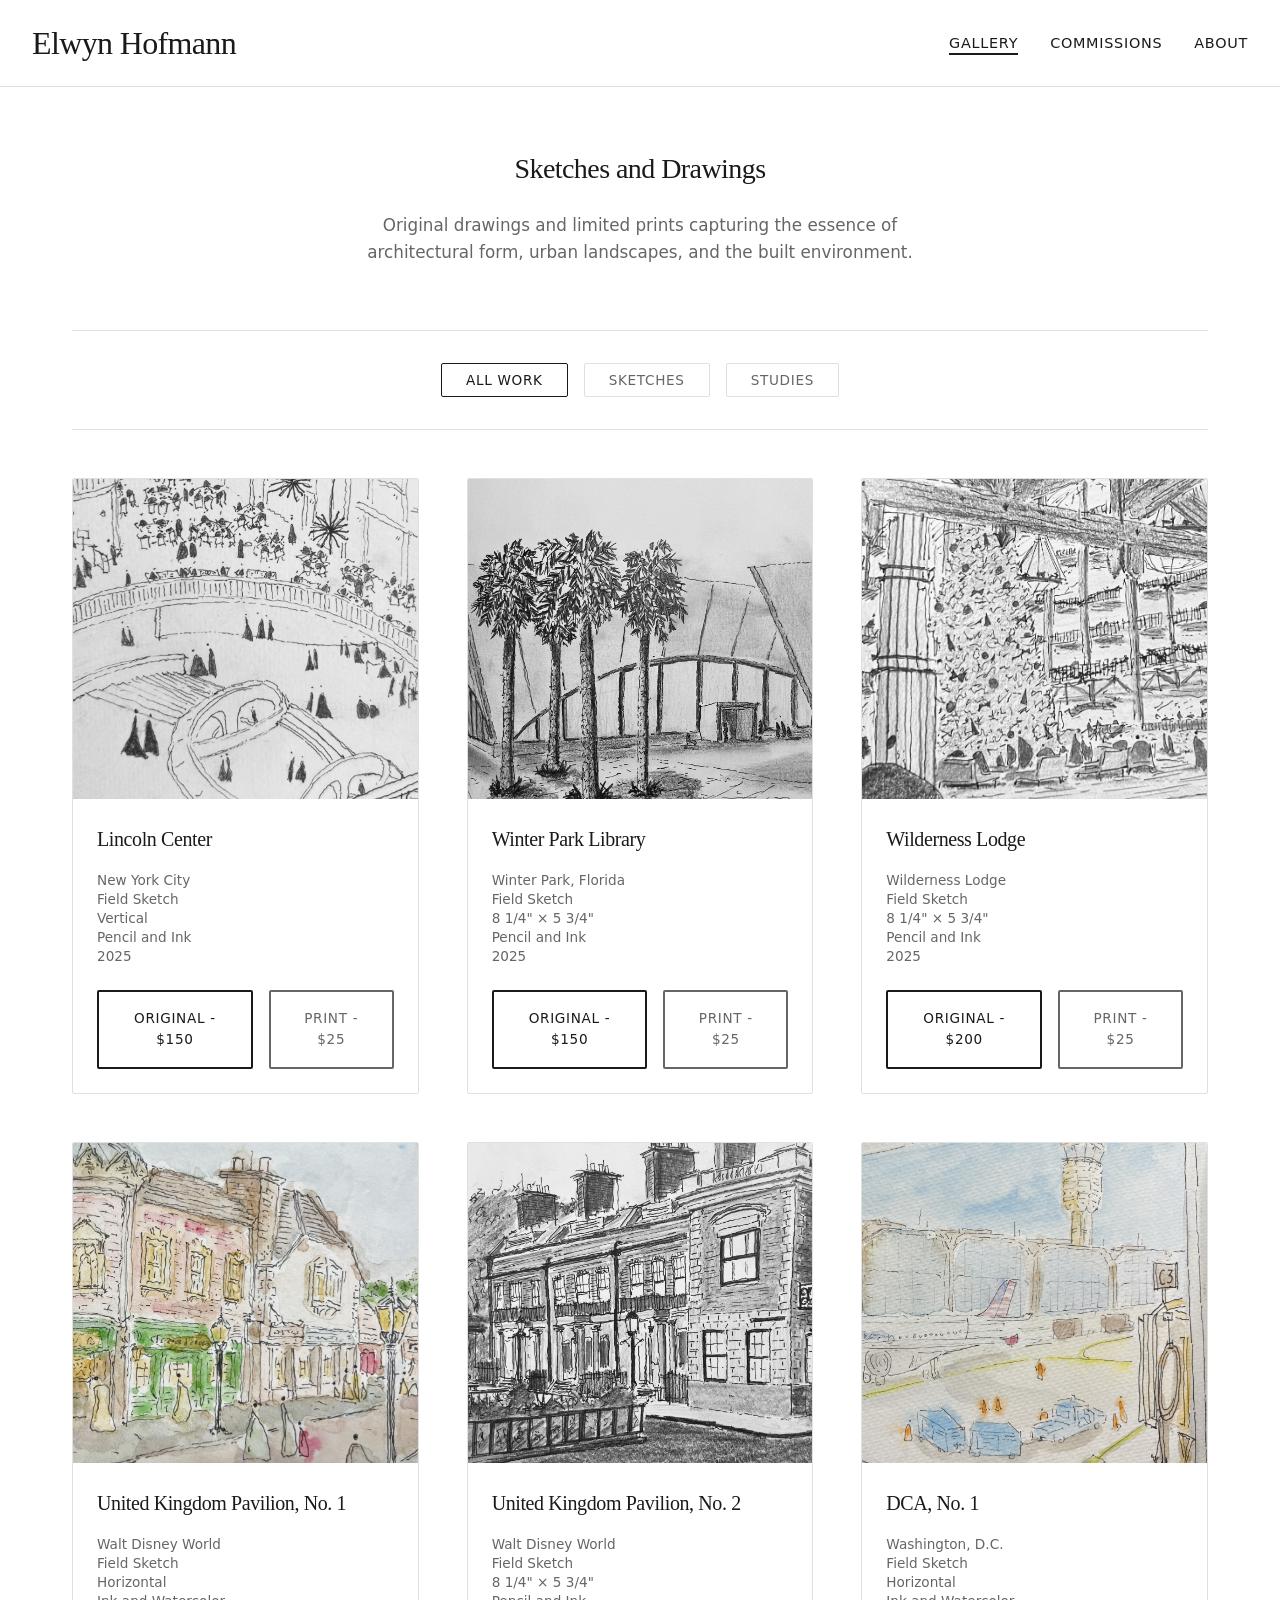
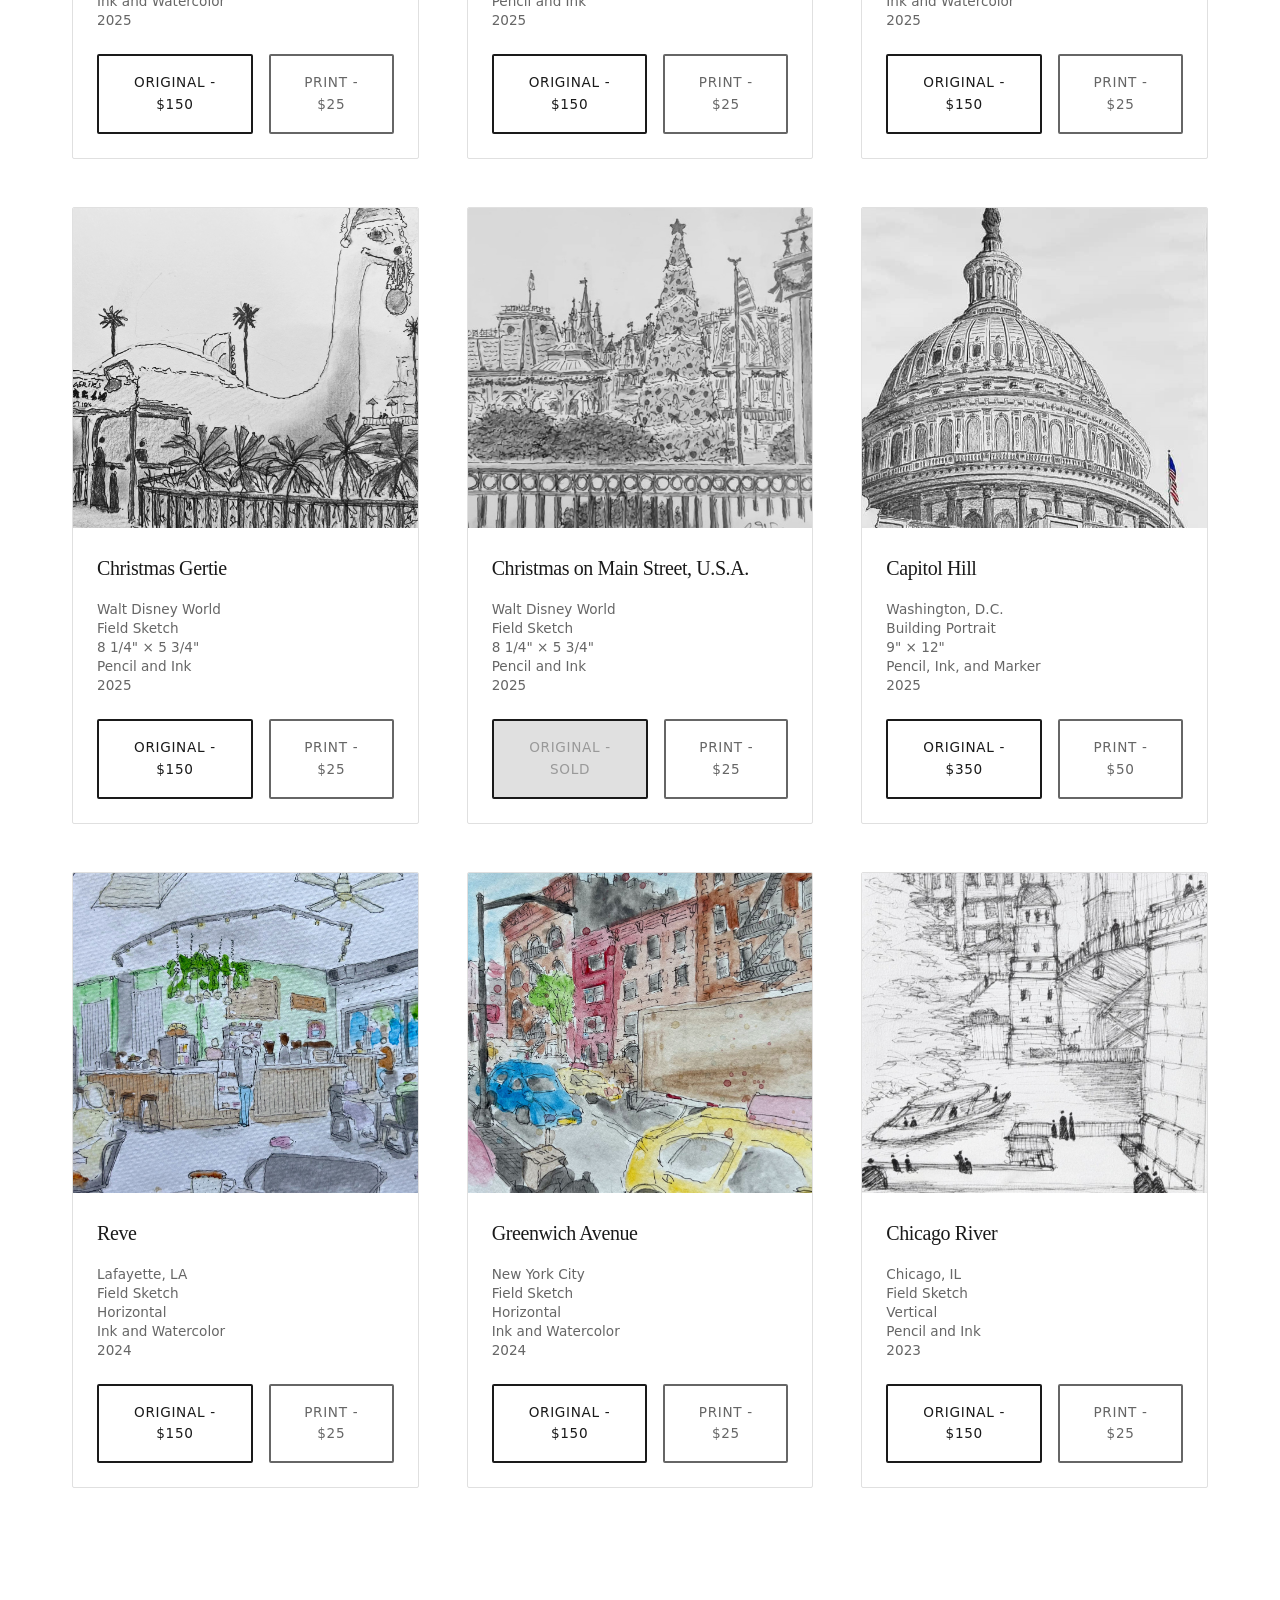
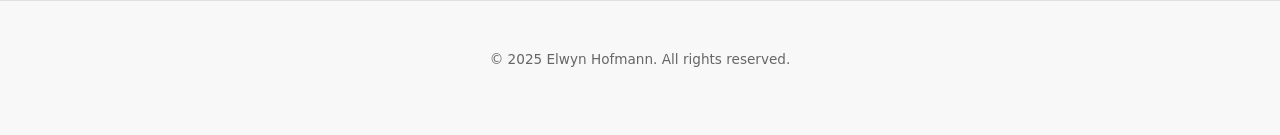
==== commit 1d5855a3: "Update index.html" ====
--- a/index.html
+++ b/index.html
@@ -263,7 +263,7 @@
                         <div class="artwork-header">
                             <h3>Capitol Hill</h3>
                         </div>
-                        <p class="artwork-info">Washington, D.C.<br>High-Quality Drawing<br>9" × 12"<br>Pencil, Ink, and Marker<br>2025</p>
+                        <p class="artwork-info">Washington, D.C.<br>Building Portrait<br>9" × 12"<br>Pencil, Ink, and Marker<br>2025</p>
                         <div class="pricing">
                             <a href="https://buy.stripe.com/6oU8wOeuF6V164G5uCaAw02" class="btn-primary">
                                 Original - $350
